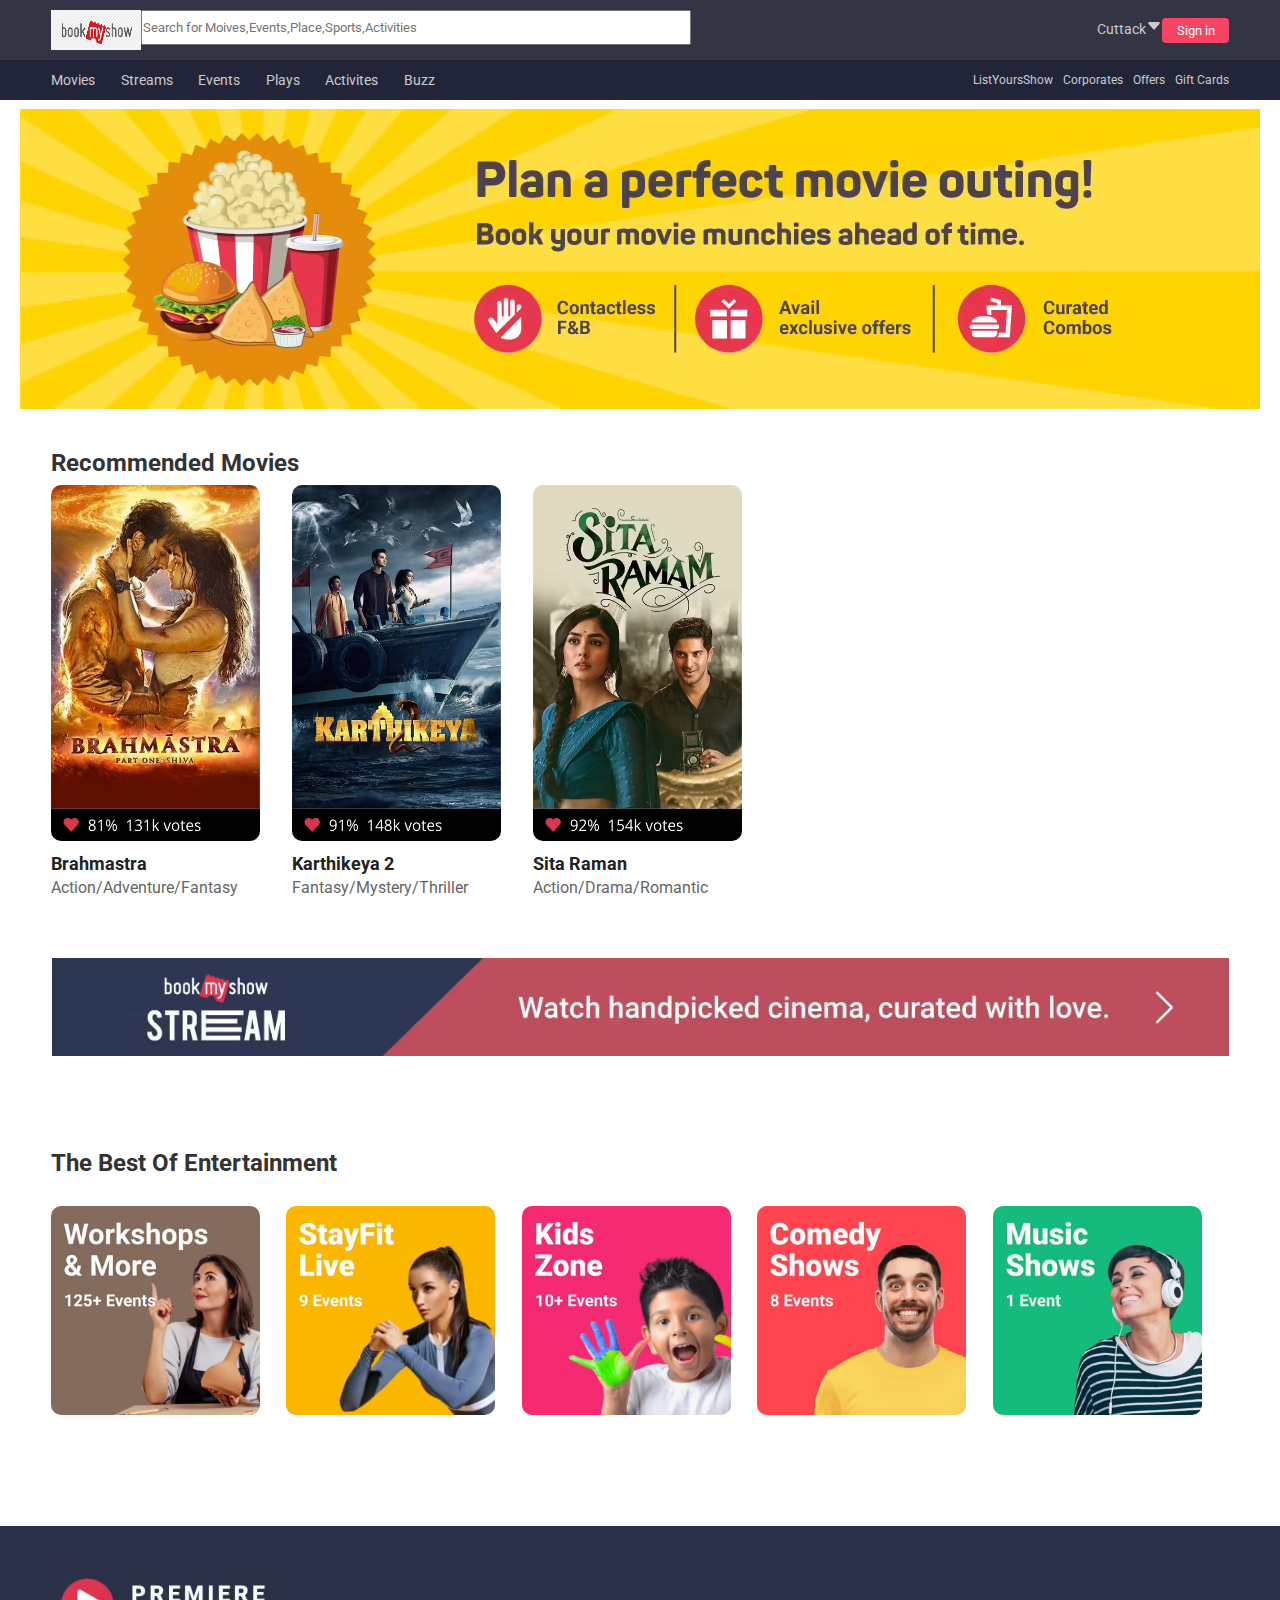
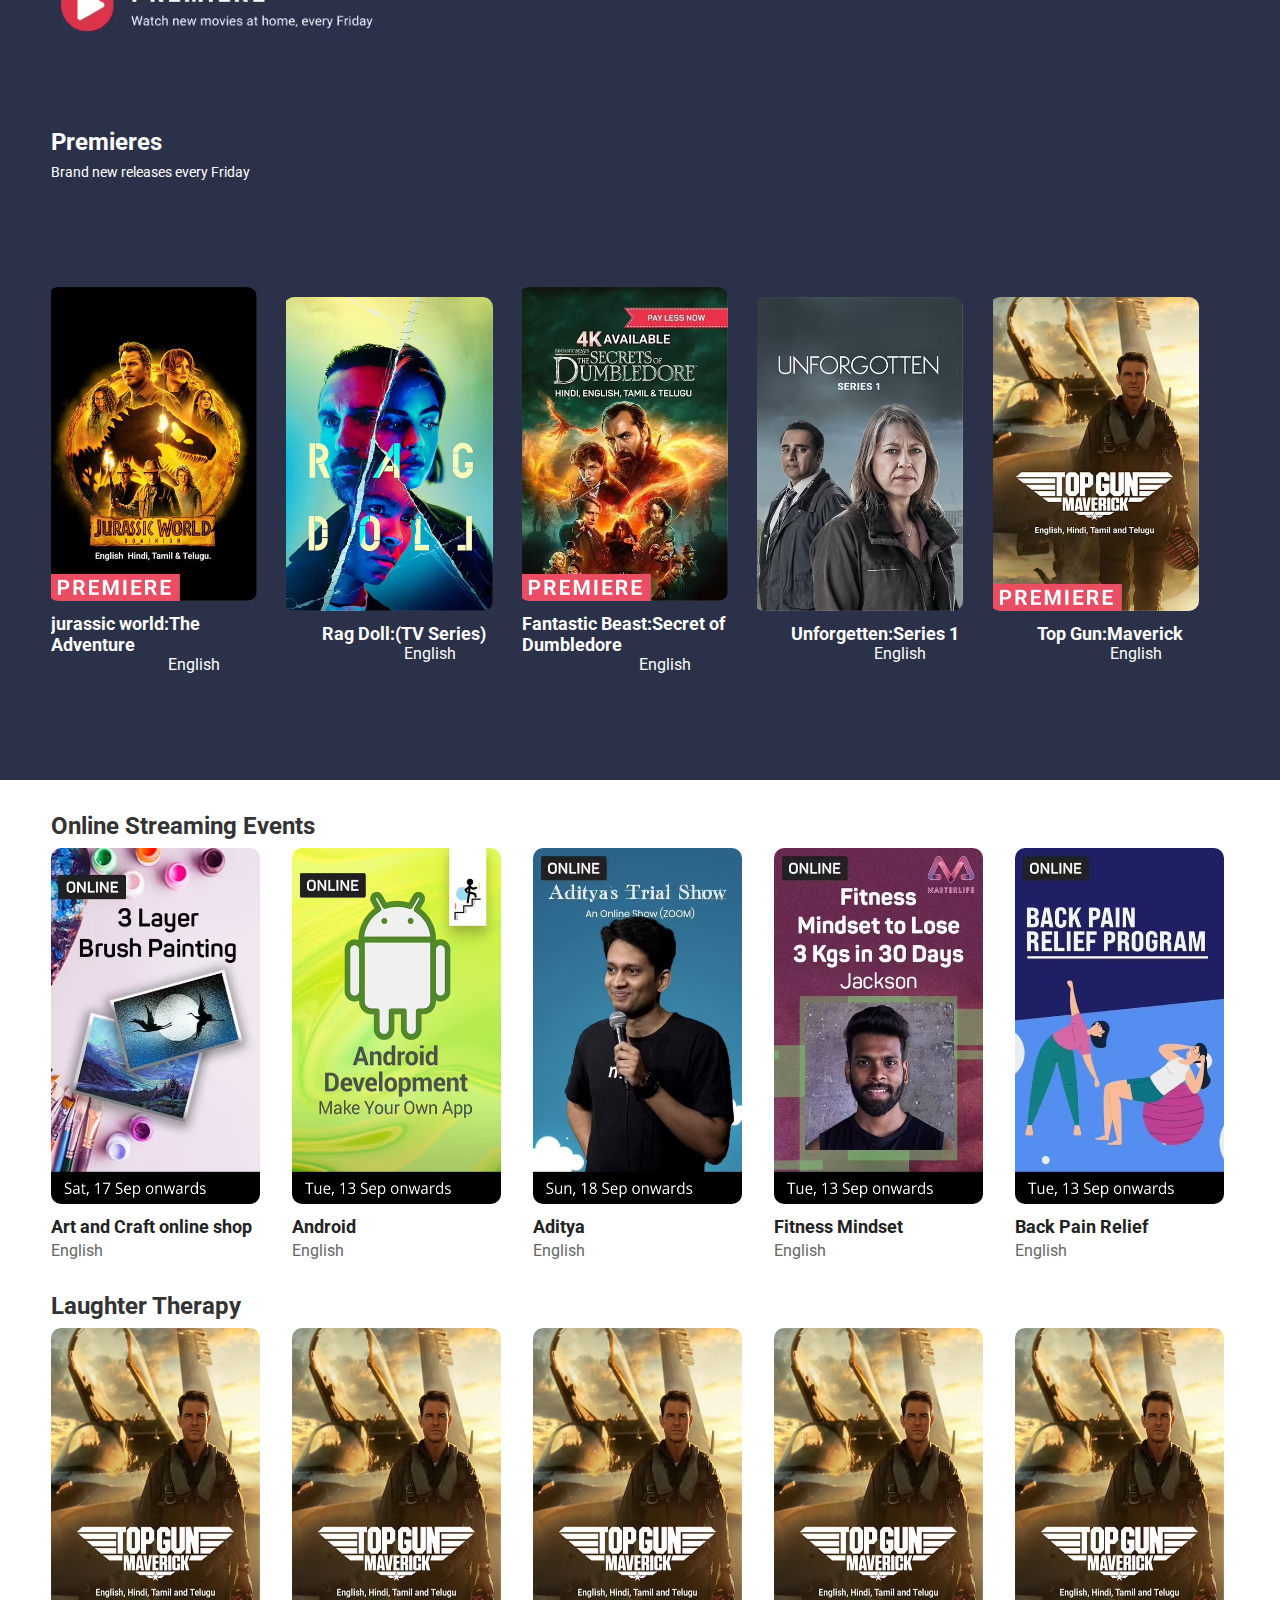
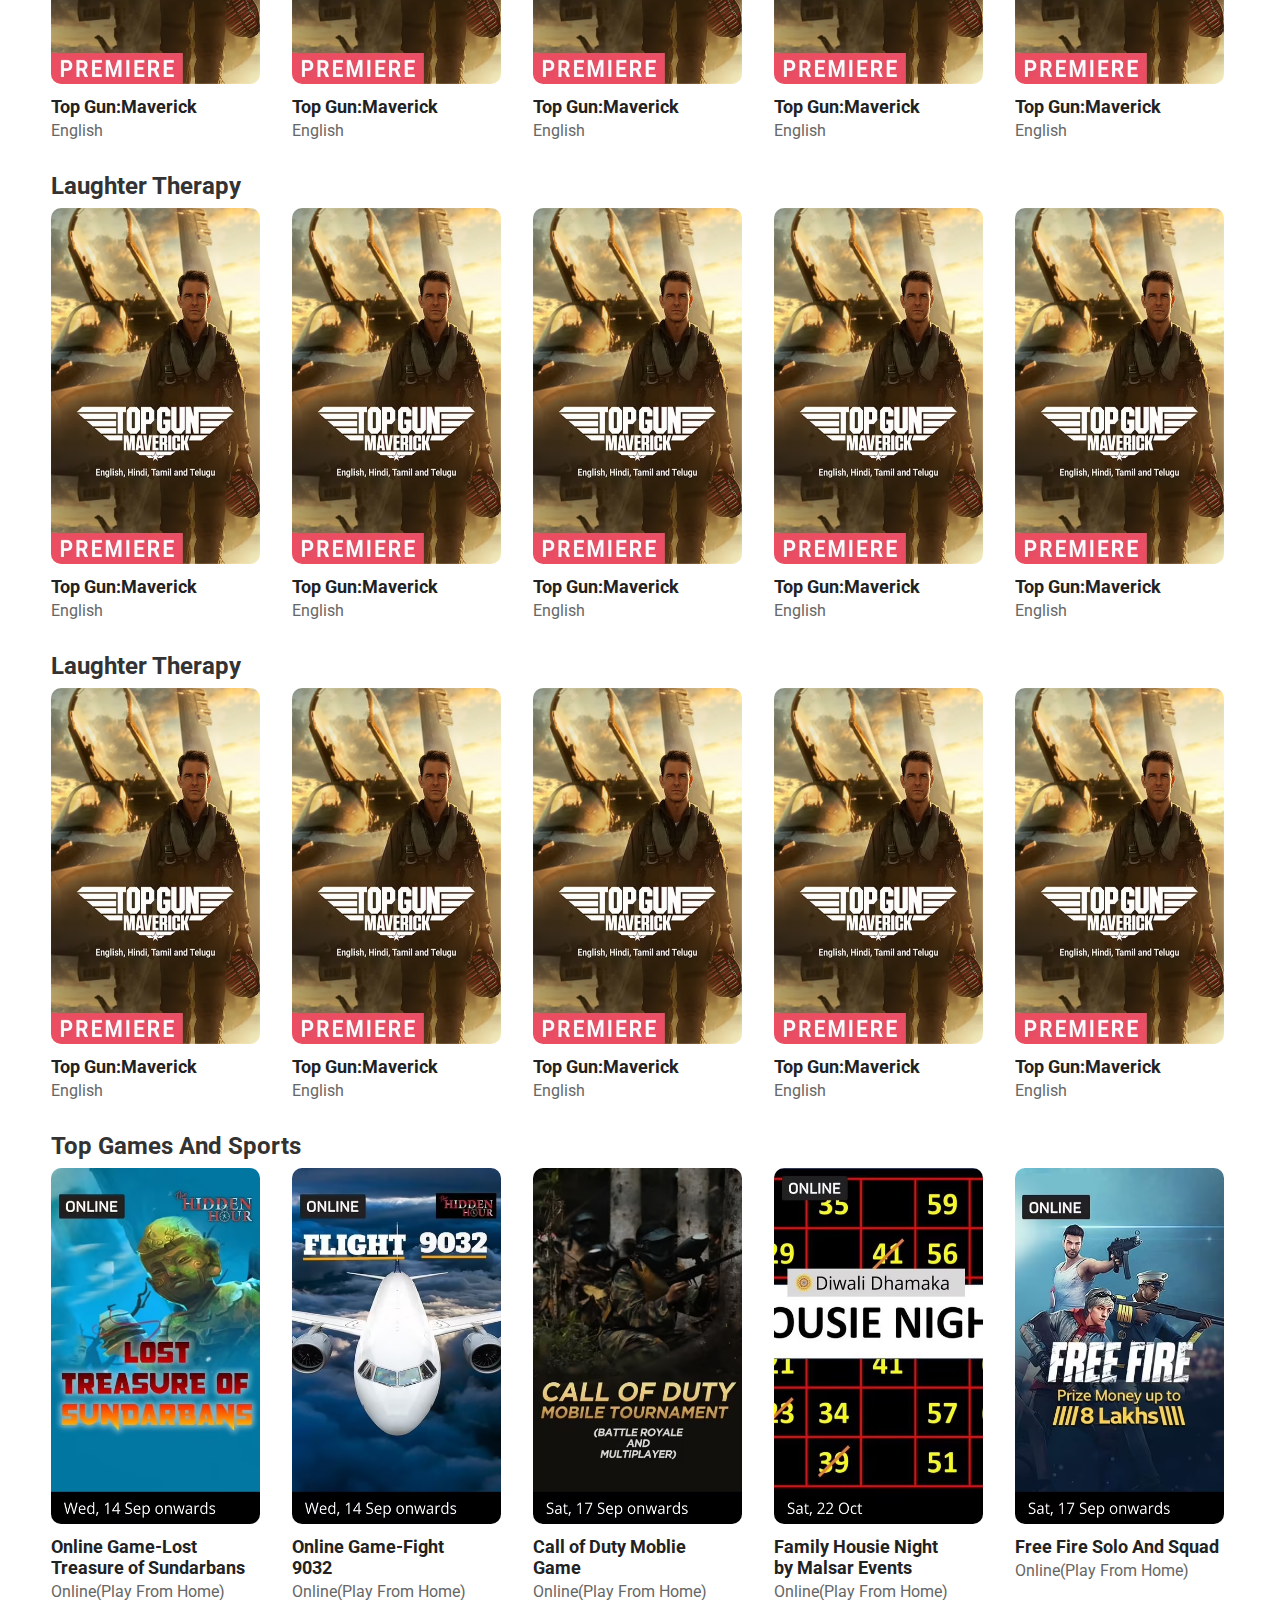
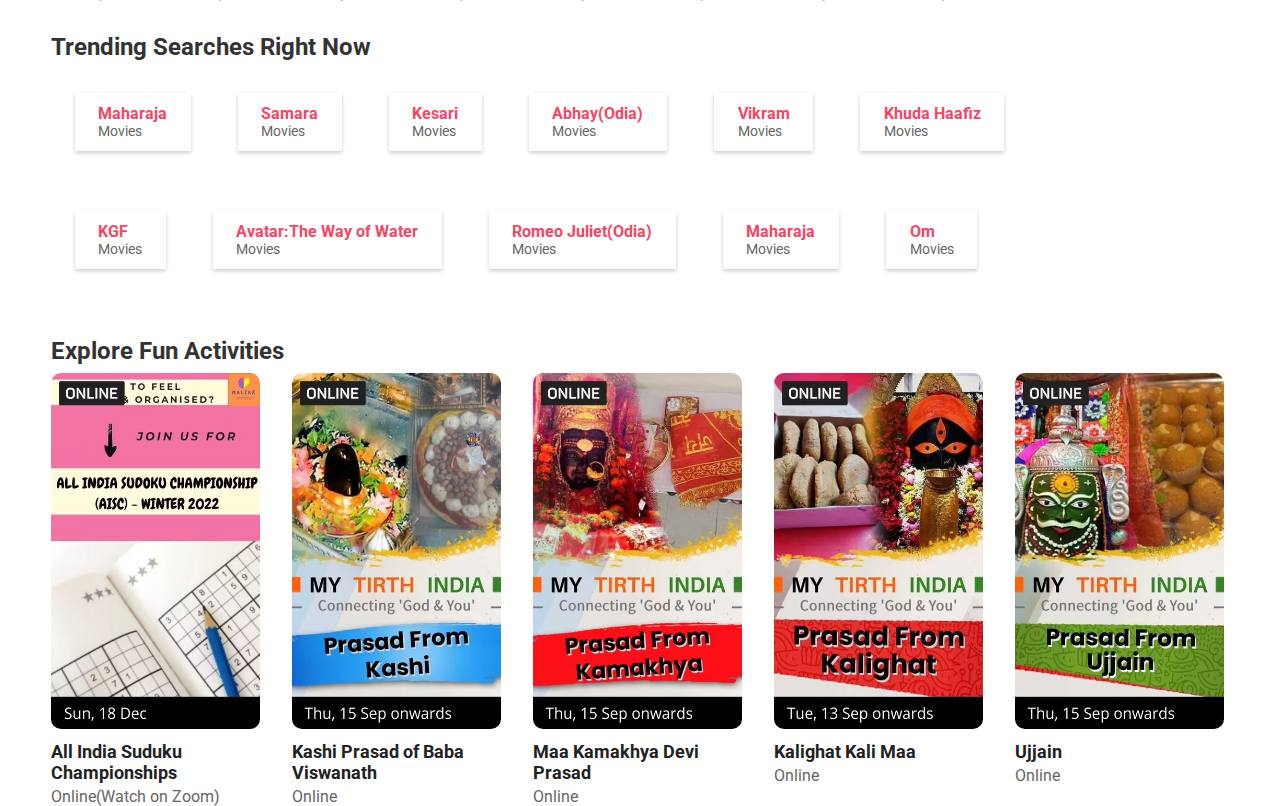
==== index.html @ be9d7497 "This is the my first commit for this project" ====
<html lang="en">

<head>
    <meta charset="UTF-8">
    <meta http-equiv="X-UA-Compatible" content="IE=edge">
    <meta name="viewport" content="width=device-width, initial-scale=1.0">
    <title>bookmyshow</title>
    <link rel="stylesheet" href="style.css">
</head>

<body>
    <div class="nav_container">

        <div class="main_navbar">
            <div class="left">
                <img src="logo.png" alt="">
                <input type="text" placeholder="Search for Moives,Events,Place,Sports,Activities">

            </div>
            <div class="right">
                <p>Cuttack<svg xmlns="http://www.w3.org/2000/svg" width="16" height="16" fill="currentColor"
                        class="bi bi-caret-down-fill" viewBox="0 0 16 16">
                        <path
                            d="M7.247 11.14 2.451 5.658C1.885 5.013 2.345 4 3.204 4h9.592a1 1 0 0 1 .753 1.659l-4.796 5.48a1 1 0 0 1-1.506 0z" />
                    </svg></p>
                <button class="btn">Sign in</button>

            </div>
        </div>

        <div class="navbar">
            <div class="left">
                <p>Movies</p>
                <p>Streams</p>
                <p>Events</p>
                <p>Plays</p>
                <p>Activites</p>
                <p>Buzz</p>
            </div>
            <div class="right">
                <p>ListYoursShow</p>
                <p>Corporates</p>
                <p>Offers</p>
                <p>Gift Cards</p>
            </div>
        </div>
    </div>





    <div class="banner">
        <img src="cover bg.avif" alt="">
    </div>

    
    <h1>Recommended Movies </h1>


    <div class="card_class">
        <div class="card">
            <img src="brahmastra.avif" alt="">
            <h2>Brahmastra</h2>
            <p>Action/Adventure/Fantasy</p>

        </div>
        <div class="card">
            <img src="karthikeya.avif" alt="">
            <h2>Karthikeya 2</h2>
            <p>Fantasy/Mystery/Thriller</p>

        </div>
        <div class="card">
            <img src="sita raman.avif" alt="">
            <h2>Sita Raman</h2>
            <p>Action/Drama/Romantic</p>

        </div>
    </div>

    <div class="stream">
        <img src="stream.avif" alt="">
    </div>

    <h1>The Best Of Entertainment</h1>
    <div class="Entertainment">
        <div class="card">
            <img src="one.avif" alt="">

        </div>
        <div class="card">
            <img src="two.avif" alt="">

        </div>
        <div class="card">
            <img src="three.avif" alt="">

        </div>
        <div class="card">
            <img src="four.avif" alt="">

        </div>
        <div class="card">
            <img src="five.avif" alt="">

        </div>
    </div>
    <div class="premiere">
        <div class="card">
            <img src="premiere.avif" alt="">
        </div>

        <h1>Premieres</h1>
        <p>Brand new releases every Friday </p>

        <div class="Premieres">
            <div class="card">
                <img src="jurassic world.avif" alt="">
                <h2>jurassic world:The Adventure</h2>
                <p>English</p>
            </div>
            <div class="card">
                <img src="rag doll.avif" alt="">
                <h2>Rag Doll:(TV Series)</h2>
                <p>English</p>
            </div>
            <div class="card">
                <img src="secret.avif" alt="">
                <h2>Fantastic Beast:Secret of Dumbledore</h2>
                <p>English</p>
            </div>
            <div class="card">
                <img src="unforgetten.avif" alt="">
                <h2>Unforgetten:Series 1</h2>
                <p>English</p>

            </div>
            <div class="card">
                <img src="top gun.avif" alt="">
                <h2>Top Gun:Maverick</h2>
                <p>English</p>
            </div>
        </div>

    </div>
    <h1>Online Streaming Events</h1>
    <div class="online_event">
        <div class="card">
            <img src="3layer.avif" alt="">
            <h2>Art and Craft online shop</h2>
            <p>English</p>
        </div>
        <div class="card">
            <img src="android.avif"alt="">
            <h2>Android</h2>
            <p>English</p>
        </div>
        <div class="card">
            <img src="aditya.avif" alt="">
            <h2>Aditya</h2>
            <p>English</p>
        </div>
        <div class="card">
            <img src="fitness.avif" alt="">
            <h2>Fitness Mindset</h2>
            <p>English</p>
        </div>
        <div class="card">
            <img src="back pain relief.avif" alt="">
            <h2>Back Pain Relief</h2>
            <p>English</p>
        </div>
        
    </div>
    <h1>Laughter Therapy</h1>
    <div class="online_event">
        <div class="card">
            <img src="top gun.avif" alt="">
            <h2>Top Gun:Maverick</h2>
            <p>English</p>
        </div>
        <div class="card">
            <img src="top gun.avif" alt="">
            <h2>Top Gun:Maverick</h2>
            <p>English</p>
        </div>
        <div class="card">
            <img src="top gun.avif" alt="">
            <h2>Top Gun:Maverick</h2>
            <p>English</p>
        </div>
        <div class="card">
            <img src="top gun.avif" alt="">
            <h2>Top Gun:Maverick</h2>
            <p>English</p>
        </div>
        <div class="card">
            <img src="top gun.avif" alt="">
            <h2>Top Gun:Maverick</h2>
            <p>English</p>
        </div>
        
    </div>
    
    <h1>Laughter Therapy</h1>
    <div class="online_event">
        <div class="card">
            <img src="top gun.avif" alt="">
            <h2>Top Gun:Maverick</h2>
            <p>English</p>
        </div>
        <div class="card">
            <img src="top gun.avif" alt="">
            <h2>Top Gun:Maverick</h2>
            <p>English</p>
        </div>
        <div class="card">
            <img src="top gun.avif" alt="">
            <h2>Top Gun:Maverick</h2>
            <p>English</p>
        </div>
        <div class="card">
            <img src="top gun.avif" alt="">
            <h2>Top Gun:Maverick</h2>
            <p>English</p>
        </div>
        <div class="card">
            <img src="top gun.avif" alt="">
            <h2>Top Gun:Maverick</h2>
            <p>English</p>
        </div>
        
    </div>
    
    <h1>Laughter Therapy</h1>
    <div class="online_event">
        <div class="card">
            <img src="top gun.avif" alt="">
            <h2>Top Gun:Maverick</h2>
            <p>English</p>
        </div>
        <div class="card">
            <img src="top gun.avif" alt="">
            <h2>Top Gun:Maverick</h2>
            <p>English</p>
        </div>
        <div class="card">
            <img src="top gun.avif" alt="">
            <h2>Top Gun:Maverick</h2>
            <p>English</p>
        </div>
        <div class="card">
            <img src="top gun.avif" alt="">
            <h2>Top Gun:Maverick</h2>
            <p>English</p>
        </div>
        <div class="card">
            <img src="top gun.avif" alt="">
            <h2>Top Gun:Maverick</h2>
            <p>English</p>
        </div>
        
    </div>
    
    <h1>Top Games And Sports</h1>
    <div class="online_event">
        <div class="card">
            <img src="game1.avif" alt="">
            <h2>Online Game-Lost <br>Treasure of Sundarbans</h2>
            <p>Online(Play From Home)</p>
        </div>
        <div class="card">
            <img src="game2.avif" alt="">
            <h2>Online Game-Fight<br>9032</h2>
            <p>Online(Play From Home)</p>

        </div>
        <div class="card">
            <img src="game3.avif" alt="">
            <h2>Call of Duty Moblie<br> Game</h2>
            <p>Online(Play From Home)</p>
        </div>
        <div class="card">
            <img src="game..4.avif" alt="">
            <h2>Family Housie Night<br> by Malsar Events</h2>
            <p>Online(Play From Home)</p>

        </div>
        <div class="card">
            <img src="game5.avif" alt="">
            <h2>Free Fire Solo And Squad</h2>
            <p>Online(Play From Home)</p>

        </div>
        
    </div>


    <h1>Trending Searches Right Now</h1>
    <div class="trending">

        
        <div class="small_card">
            <h3>Maharaja</h3>
            <p>Movies</p>
        </div>
        <div class="small_card">
            <h3>Samara</h3>
            <p>Movies</p>
        </div>
        <div class="small_card">
            <h3>Kesari</h3>
            <p>Movies</p>
        </div>
        <div class="small_card">
            <h3>Abhay(Odia)</h3>
            <p>Movies</p>
        </div>
        <div class="small_card">
            <h3>Vikram</h3>
            <p>Movies</p>
        </div>
        <div class="small_card">
            <h3>Khuda Haafiz</h3>
            <p>Movies</p>
        </div>
    </div>
    <div class="trending">

        <div class="small_card">
            <h3>KGF</h3>
            <p>Movies</p>
        </div>
        <div class="small_card">
            <h3>Avatar:The Way of Water</h3>
            <p>Movies</p>
        </div>
        <div class="small_card">
            <h3>Romeo Juliet(Odia)</h3>
            <p>Movies</p>
        </div>
        <div class="small_card">
            <h3>Maharaja</h3>
            <p>Movies</p>
        </div>
        <div class="small_card">
            <h3>Om</h3>
            <p>Movies</p>
        </div>
    </div>
    

    <h1>Explore Fun Activities</h1>
    <div class="online_event">
        <div class="card">
            <img src="suduku.avif" alt="">
            <h2>All India Suduku <br>Championships </h2>
            <p>Online(Watch on Zoom)</p>
        </div>
        <div class="card">
            <img src="kashi.avif" alt="">
            <h2>Kashi Prasad of Baba <br>Viswanath</h2>
            <p>Online</p>
        </div>
        <div class="card">
            <img src="kamakhya.avif" alt="">
            <h2>Maa Kamakhya Devi <br>Prasad</h2>
            <p>Online</p>
        </div>
        <div class="card">
            <img src="kalighat.avif" alt="">
            <h2>Kalighat Kali Maa</h2>
            <p>Online</p>
        </div>
        <div class="card">
            <img src="ujjain.avif" alt="">
            <h2>Ujjain</h2>
            <p>Online</p>
        </div>
        
    </div>
    





</body>

</html>
---- style.css ----
@import url('https://fonts.googleapis.com/css2?family=Roboto:ital,wght@0,300;0,400;1,700&display=swap');

* {
    margin: 0;
    padding: 0;
    text-decoration: none;
    list-style: none;
    font-family: 'Roboto',
        sans-serif;
    overflow-x: hidden;
}

.nav_container {
    height: 100px;
    width: 100%;
}

.main_navbar {
    height: 60px;
    width: 100%;
    display: flex;
    justify-content: space-between;
    background-color: #333545;
    align-items: center;
}

.main_navbar .right {
    display: flex;
    padding: 0 51px 0 0;

}

.main_navbar .right p {
    color: #cccccc;
    font-size: 14px;
    letter-spacing: normal;
    text-align: start;

}

.main_navbar .right .btn {
    height: 25px;
    width: 67px;
    color: #fff;
    background-color: #f84464;
    border: none;
    border-radius: 4px;

}

.main_navbar .left {
    display: flex;
    justify-content: space-between;
    padding: 0 0 0 51px;
}

.main_navbar img {
    height: 40px;
    width: 90px;
}

.main_navbar input {
    height: 35px;
    width: 550px;

}





.navbar {
    height: 40px;
    width: 100%;
    display: flex;
    justify-content: space-between;
    background-color: #222539;
    align-items: center;
}

.navbar .left {
    width: 30%;
    display: flex;
    color: #cccccc;
    font-size: 14px;
    align-items: start;
    letter-spacing: normal;
    padding: 0 0 0 51px;
    justify-content: space-between;


}

.navbar .right {
    width: 20%;
    display: flex;
    color: #cccccc;
    font-size: 12px;
    align-items: start;
    letter-spacing: normal;
    padding: 0 51px 0 0;
    justify-content: space-between;
}



.banner {
    height: 317px;
    width: 1280px;
    display: flex;
    justify-content: center;
    align-items: center;

}

h1 {
    font-size: 24px;
    text-align: start;
    letter-spacing: normal;
    color: #333333;
    margin: 32px 0 8px 51px;
}

.card_class,
.online_event
{
    /* height: 420px; */
    width: 100%;
    display: flex;
    margin: 0 0 0 51px;
}

.card img {
    height: 356px;
    width: 209px;
    margin: 0 32px 12px 0;
    border-radius: 10px;

}

.card_class h2,
.online_event h2 {
    color: #222222;
    font-size: 18px;
    text-align: start;
    letter-spacing: normal;
}

.card_class p,
.online_event p {
    color: #666666;
    font-size: 16px;
    text-align: start;
    letter-spacing: normal;
    margin: 4px 0 0 0;
}

.stream {
    height: 220px;
    width: 100%;
    display: flex;
    justify-content: center;
    align-items: center;
}

.stream img {
    height: 98px;
    width: 1177px;
}

.Entertainment {
    height: 341px;
    width: 1177px;
    display: flex;
    justify-content: center;
    align-items: center;
    margin-left: 51px;
}

.Entertainment .card {
    height: 300px;
    width: 300px;


}

.Entertainment .card img {
    height: 209px;
    width: 209px;
}

.premiere {
    background-color: #2B3149;
    display: flex;
    flex-direction: column;
}

.premiere .card {
    height: 170px;
    width: 100%;
    display: flex;
    justify-content: center;
    align-items: center;


}

.premiere .card img {
    height: 98px;
    width: 1177px;
    margin-left: 51px;

}
.premiere h1 {
    font-size: 24px;
    text-align: start;
    letter-spacing: normal;
    color: #fff;

}

.premiere p {
    font-size: 14px;
    text-align: start;
    letter-spacing: normal;
    color: #fff;
    margin: 0 0 8px 51px;

}

.Premieres {
    display: flex;
    justify-content: center;
    align-items: center;
    height: 490px;
    width: 1177px;
    margin: 51px;


}
.Premieres .card{
    
    height: 402px;
    width: 1177px;
    display: flex;
    flex-direction: column;
    text-align: start;
}


.Premieres .card img{
    height: 314px;
    width: 209px;
    margin: 0 32px 12px 0;
    border-radius: 10px;

}


.Premieres .card h2 {
    font-size: 18px;
    text-align: start;
    letter-spacing: normal;
    color: #fff;
    


}

.Premieres .card p {
    font-size: 16px;
    text-align: start;
    letter-spacing: normal;
    color: #fff;


}
.trending{
    height: 118px;
    width: 1177px;
    display: flex;
    margin:0 51px ;

}
.small_card{
    background-color: #fff;
    height:fit-content;
    width:fit-content;
    box-shadow: 0 2px 4px rgba(0,0,0,.2);
    padding: 1% 2%;
    margin: 2%;

    /* fill:#0000ee; */
    

}
.small_card h3{
    font-size: 16px;
        text-align: start;
        letter-spacing: normal;
        color:#f84464;

}
.small_card p{
    font-size: 14px;
    text-align: start;
    letter-spacing: normal;
    color:#666666;


}
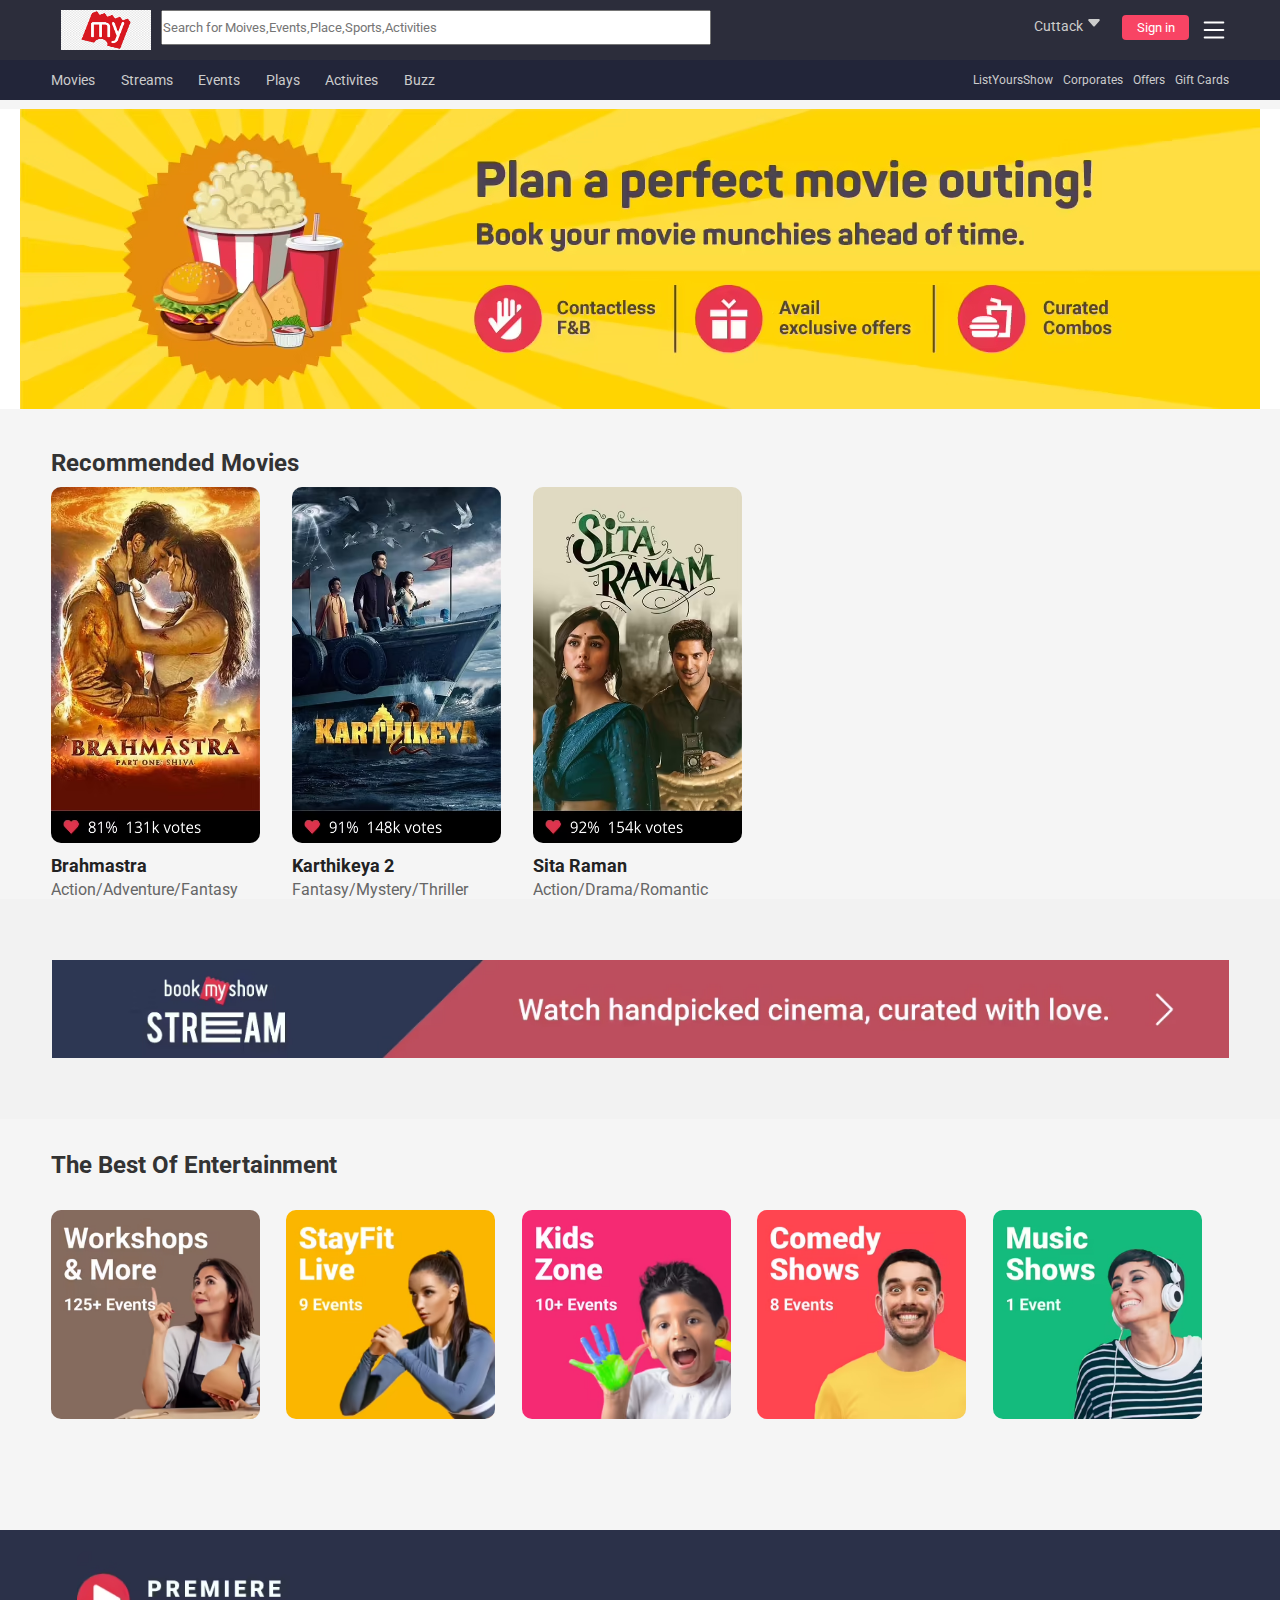
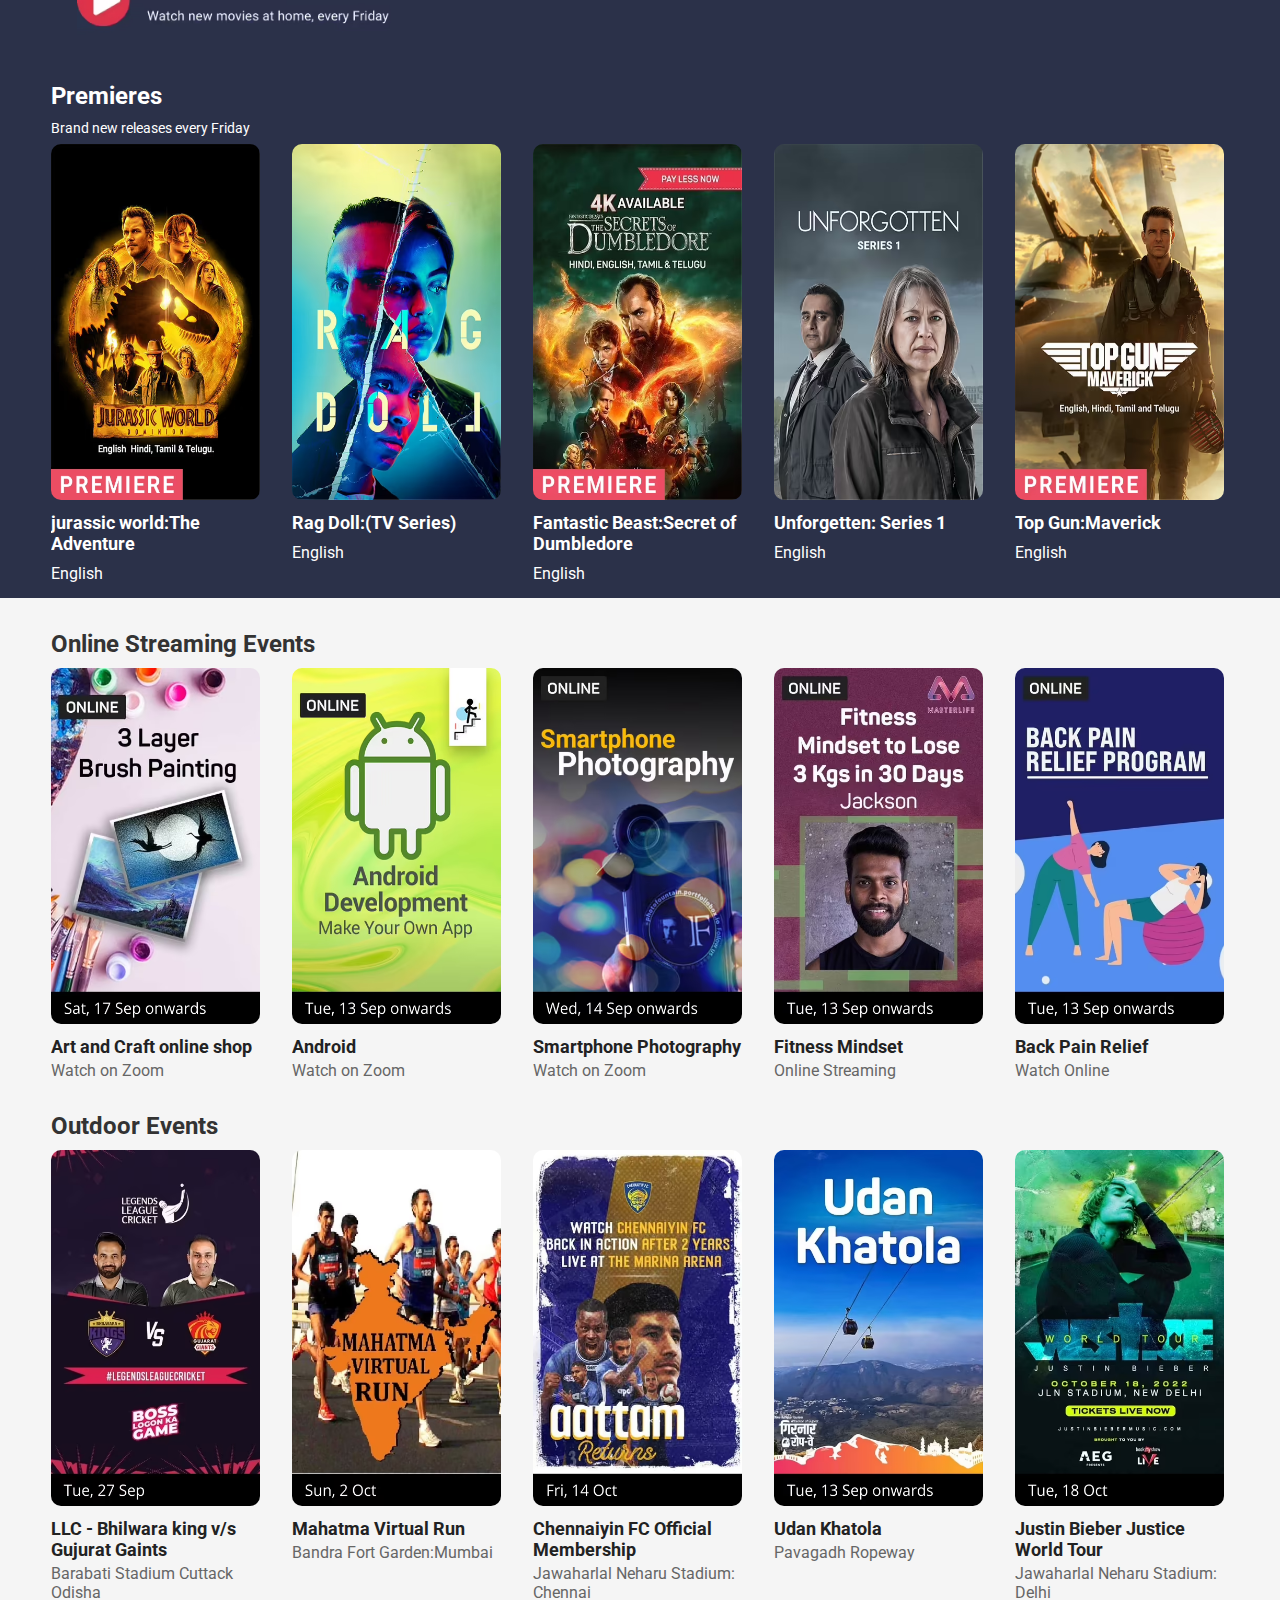
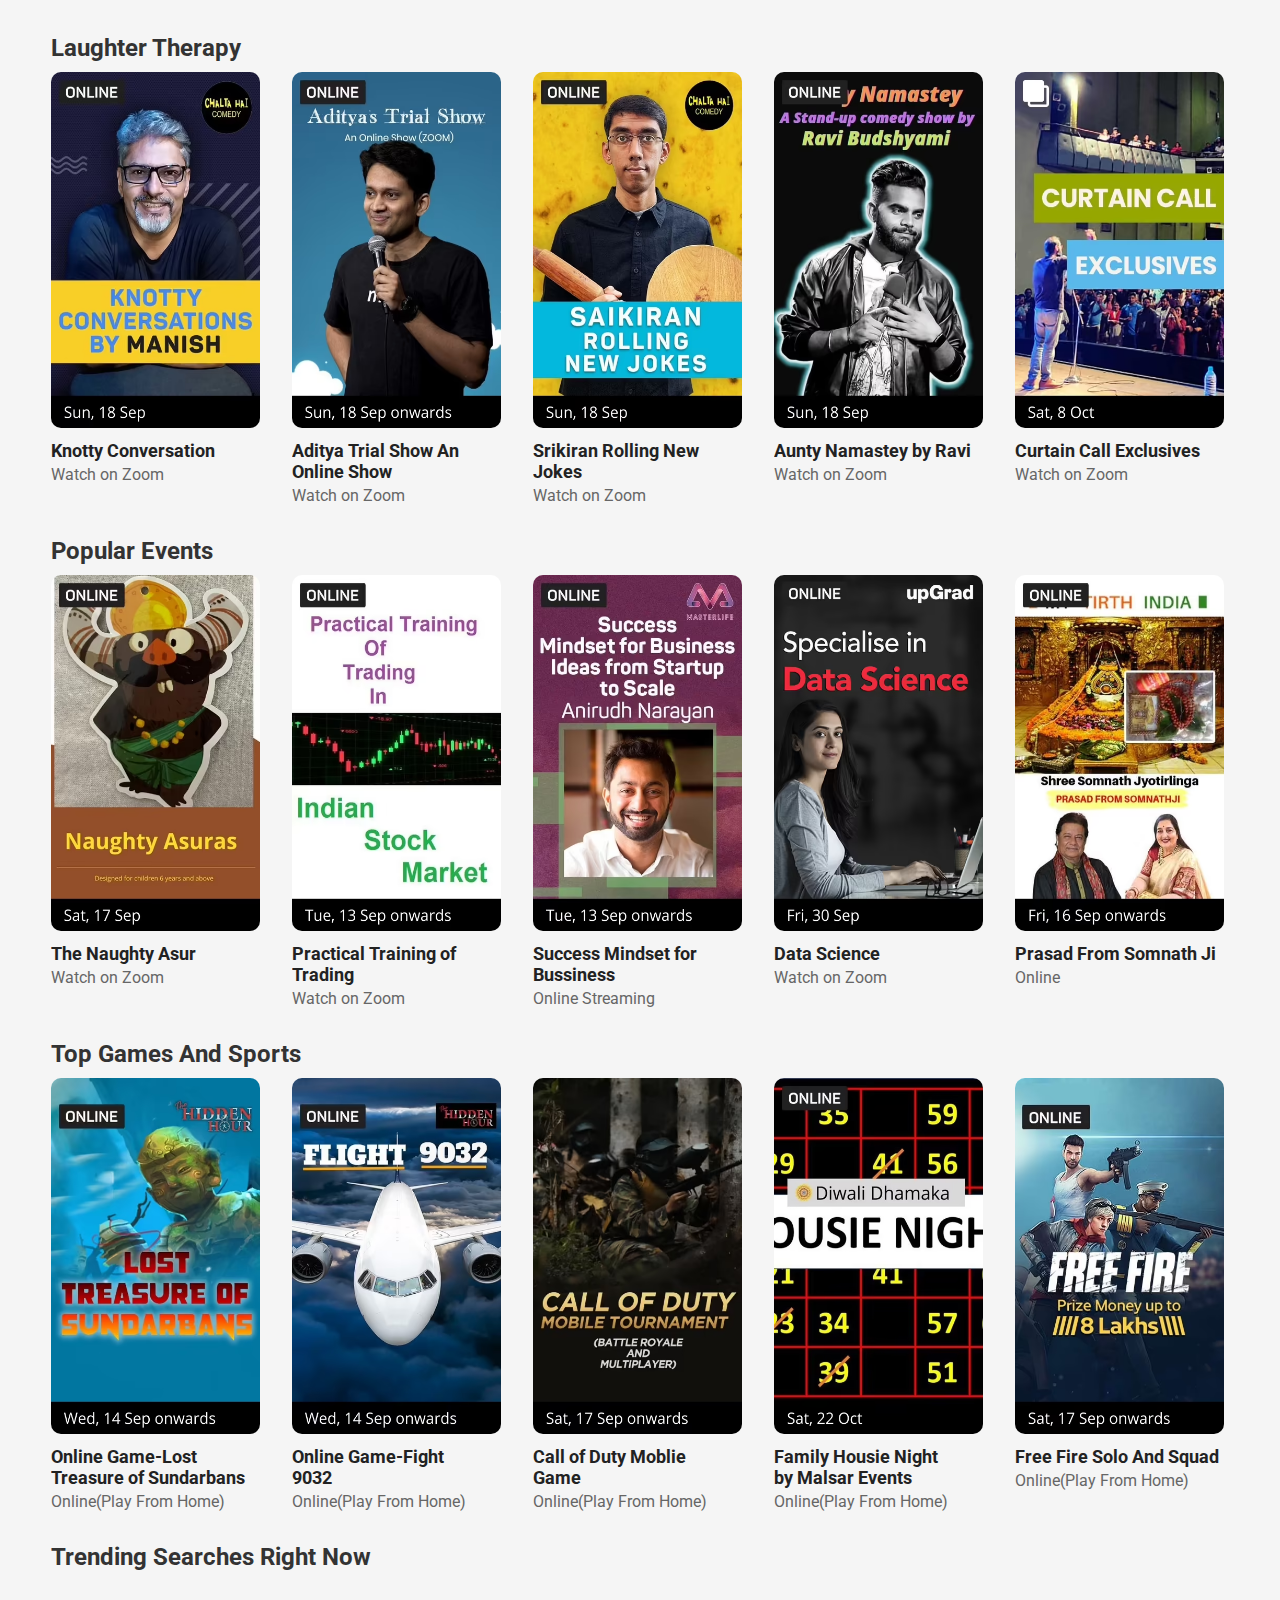
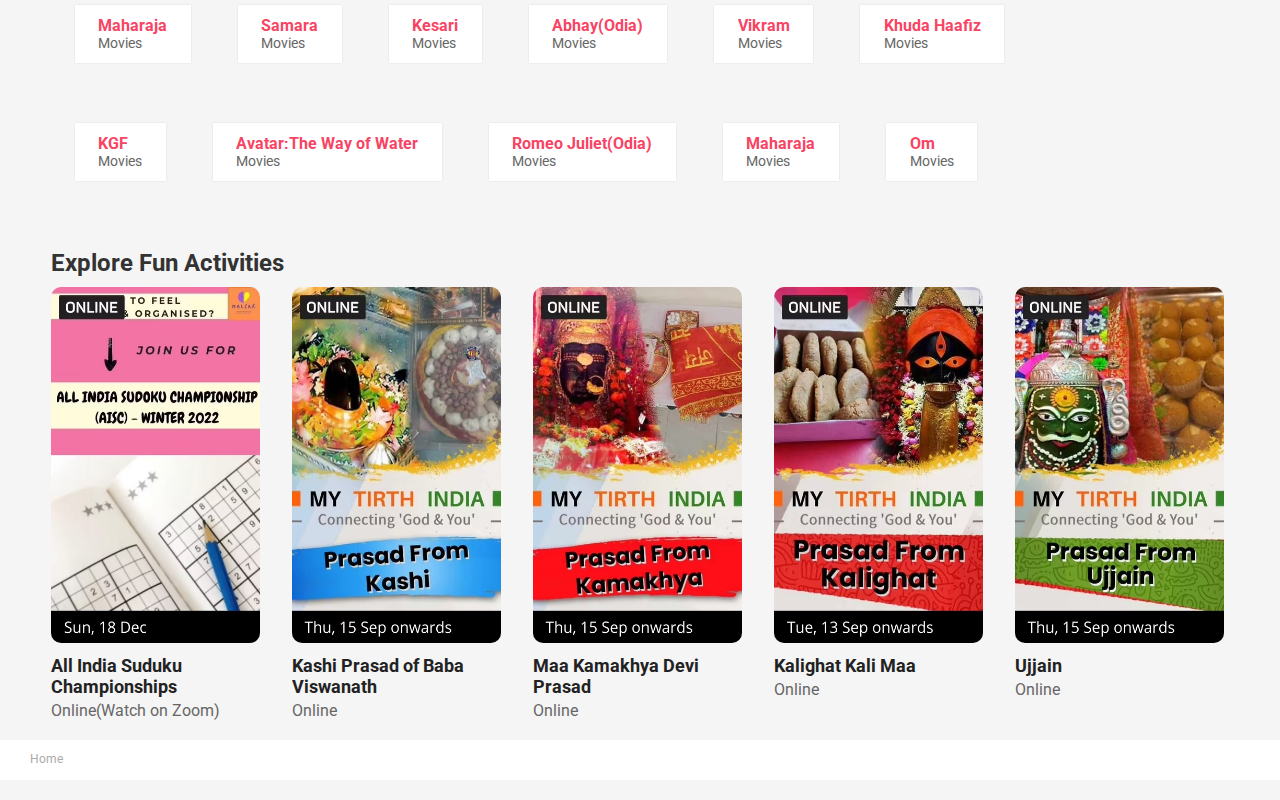
==== commit e9709cda: "added and edited some more card class" ====
--- a/index.html
+++ b/index.html
@@ -13,17 +13,26 @@
 
         <div class="main_navbar">
             <div class="left">
-                <img src="logo.png" alt="">
+                <img src="my.png" alt="">
                 <input type="text" placeholder="Search for Moives,Events,Place,Sports,Activities">
 
             </div>
             <div class="right">
-                <p>Cuttack<svg xmlns="http://www.w3.org/2000/svg" width="16" height="16" fill="currentColor"
-                        class="bi bi-caret-down-fill" viewBox="0 0 16 16">
-                        <path
-                            d="M7.247 11.14 2.451 5.658C1.885 5.013 2.345 4 3.204 4h9.592a1 1 0 0 1 .753 1.659l-4.796 5.48a1 1 0 0 1-1.506 0z" />
-                    </svg></p>
+                <p>Cuttack
+
+                    
+                    <svg xmlns="http://www.w3.org/2000/svg" width="16" height="16" fill="currentColor"
+                    class="bi bi-caret-down-fill" viewBox="0 0 16 16">
+                    <path
+                    d="M7.247 11.14 2.451 5.658C1.885 5.013 2.345 4 3.204 4h9.592a1 1 0 0 1 .753 1.659l-4.796 5.48a1 1 0 0 1-1.506 0z" />
+                </svg>
+            </p>
                 <button class="btn">Sign in</button>
+                <svg xmlns="http://www.w3.org/2000/svg" width="30" height="30" fill="white" class="bi bi-list"
+                    viewBox="0 0 16 16">
+                    <path fill-rule="evenodd"
+                        d="M2.5 12a.5.5 0 0 1 .5-.5h10a.5.5 0 0 1 0 1H3a.5.5 0 0 1-.5-.5zm0-4a.5.5 0 0 1 .5-.5h10a.5.5 0 0 1 0 1H3a.5.5 0 0 1-.5-.5zm0-4a.5.5 0 0 1 .5-.5h10a.5.5 0 0 1 0 1H3a.5.5 0 0 1-.5-.5z" />
+                </svg>
 
             </div>
         </div>
@@ -51,10 +60,13 @@
 
 
     <div class="banner">
-        <img src="cover bg.avif" alt="">
-    </div>
-
-    
+        <div class="white_background">
+
+            <img src="cover bg.avif" alt="">
+        </div>
+    </div>
+
+
     <h1>Recommended Movies </h1>
 
 
@@ -106,6 +118,7 @@
 
         </div>
     </div>
+
     <div class="premiere">
         <div class="card">
             <img src="premiere.avif" alt="">
@@ -114,10 +127,15 @@
         <h1>Premieres</h1>
         <p>Brand new releases every Friday </p>
 
-        <div class="Premieres">
+    </div>
+
+
+    <div class="premieres">
+        <div class="this_class">
+
             <div class="card">
                 <img src="jurassic world.avif" alt="">
-                <h2>jurassic world:The Adventure</h2>
+                <h2>jurassic world:The<br> Adventure</h2>
                 <p>English</p>
             </div>
             <div class="card">
@@ -127,12 +145,12 @@
             </div>
             <div class="card">
                 <img src="secret.avif" alt="">
-                <h2>Fantastic Beast:Secret of Dumbledore</h2>
+                <h2>Fantastic Beast:Secret of <br>Dumbledore</h2>
                 <p>English</p>
             </div>
             <div class="card">
                 <img src="unforgetten.avif" alt="">
-                <h2>Unforgetten:Series 1</h2>
+                <h2>Unforgetten: Series 1</h2>
                 <p>English</p>
 
             </div>
@@ -142,127 +160,133 @@
                 <p>English</p>
             </div>
         </div>
-
-    </div>
+    </div>
+
     <h1>Online Streaming Events</h1>
     <div class="online_event">
         <div class="card">
             <img src="3layer.avif" alt="">
             <h2>Art and Craft online shop</h2>
-            <p>English</p>
-        </div>
-        <div class="card">
-            <img src="android.avif"alt="">
+            <p>Watch on Zoom</p>
+        </div>
+        <div class="card">
+            <img src="android.avif" alt="">
             <h2>Android</h2>
-            <p>English</p>
-        </div>
-        <div class="card">
-            <img src="aditya.avif" alt="">
-            <h2>Aditya</h2>
-            <p>English</p>
+            <p>Watch on Zoom</p>
+        </div>
+        <div class="card">
+            <img src="smart.avif" alt="">
+            <h2>Smartphone Photography</h2>
+            <p>Watch on Zoom</p>
+
+
         </div>
         <div class="card">
             <img src="fitness.avif" alt="">
             <h2>Fitness Mindset</h2>
-            <p>English</p>
+            <p>Online Streaming</p>
         </div>
         <div class="card">
             <img src="back pain relief.avif" alt="">
             <h2>Back Pain Relief</h2>
-            <p>English</p>
-        </div>
-        
+            <p>Watch Online</p>
+        </div>
+
+    </div>
+    <h1>Outdoor Events</h1>
+    <div class="online_event">
+        <div class="card">
+            <img src="outdoor.avif" alt="">
+            <h2>LLC - Bhilwara king v/s<br>Gujurat Gaints</h2>
+            <p>Barabati Stadium Cuttack<br>Odisha </p>
+        </div>
+        <div class="card">
+            <img src="outdoor5.avif" alt="">
+            <h2>Mahatma Virtual Run</h2>
+            <p>Bandra Fort Garden:Mumbai</p>
+        </div>
+        <div class="card">
+            <img src="outdoor6.avif" alt="">
+            <h2>Chennaiyin FC Official <br> Membership</h2>
+            <p>Jawaharlal Neharu Stadium:<br>Chennai</p>
+        </div>
+        <div class="card">
+            <img src="udan khatola.avif" alt="">
+            <h2>Udan Khatola</h2>
+            <p>Pavagadh Ropeway</p>
+        </div>
+        <div class="card">
+            <img src="justin.avif" alt="">
+            <h2>Justin Bieber Justice<br> World Tour</h2>
+            <p>Jawaharlal Neharu Stadium:<br>Delhi</p>
+        </div>
+
     </div>
     <h1>Laughter Therapy</h1>
     <div class="online_event">
         <div class="card">
-            <img src="top gun.avif" alt="">
-            <h2>Top Gun:Maverick</h2>
-            <p>English</p>
-        </div>
-        <div class="card">
-            <img src="top gun.avif" alt="">
-            <h2>Top Gun:Maverick</h2>
-            <p>English</p>
-        </div>
-        <div class="card">
-            <img src="top gun.avif" alt="">
-            <h2>Top Gun:Maverick</h2>
-            <p>English</p>
-        </div>
-        <div class="card">
-            <img src="top gun.avif" alt="">
-            <h2>Top Gun:Maverick</h2>
-            <p>English</p>
-        </div>
-        <div class="card">
-            <img src="top gun.avif" alt="">
-            <h2>Top Gun:Maverick</h2>
-            <p>English</p>
-        </div>
-        
-    </div>
-    
-    <h1>Laughter Therapy</h1>
-    <div class="online_event">
-        <div class="card">
-            <img src="top gun.avif" alt="">
-            <h2>Top Gun:Maverick</h2>
-            <p>English</p>
-        </div>
-        <div class="card">
-            <img src="top gun.avif" alt="">
-            <h2>Top Gun:Maverick</h2>
-            <p>English</p>
-        </div>
-        <div class="card">
-            <img src="top gun.avif" alt="">
-            <h2>Top Gun:Maverick</h2>
-            <p>English</p>
-        </div>
-        <div class="card">
-            <img src="top gun.avif" alt="">
-            <h2>Top Gun:Maverick</h2>
-            <p>English</p>
-        </div>
-        <div class="card">
-            <img src="top gun.avif" alt="">
-            <h2>Top Gun:Maverick</h2>
-            <p>English</p>
-        </div>
-        
-    </div>
-    
-    <h1>Laughter Therapy</h1>
-    <div class="online_event">
-        <div class="card">
-            <img src="top gun.avif" alt="">
-            <h2>Top Gun:Maverick</h2>
-            <p>English</p>
-        </div>
-        <div class="card">
-            <img src="top gun.avif" alt="">
-            <h2>Top Gun:Maverick</h2>
-            <p>English</p>
-        </div>
-        <div class="card">
-            <img src="top gun.avif" alt="">
-            <h2>Top Gun:Maverick</h2>
-            <p>English</p>
-        </div>
-        <div class="card">
-            <img src="top gun.avif" alt="">
-            <h2>Top Gun:Maverick</h2>
-            <p>English</p>
-        </div>
-        <div class="card">
-            <img src="top gun.avif" alt="">
-            <h2>Top Gun:Maverick</h2>
-            <p>English</p>
-        </div>
-        
-    </div>
-    
+            <img src="knotty.avif" alt="">
+            <h2>Knotty Conversation</h2>
+            <p>Watch on Zoom</p>
+        </div>
+        <div class="card">
+            <img src="aditya.avif" alt="">
+            <h2>Aditya Trial Show An<br> Online Show</h2>
+            <p>Watch on Zoom</p>
+        </div>
+        <div class="card">
+            <img src="comedy3.avif" alt="">
+            <h2>Srikiran Rolling New<br> Jokes</h2>
+            <p>Watch on Zoom</p>
+
+        </div>
+        <div class="card">
+            <img src="comedy4.avif" alt="">
+            <h2>Aunty Namastey by Ravi</h2>
+            <p>Watch on Zoom</p>
+
+        </div>
+        <div class="card">
+            <img src="comedy5.avif" alt="">
+            <h2>Curtain Call Exclusives</h2>
+            <p>Watch on Zoom</p>
+
+        </div>
+
+    </div>
+
+    <h1>Popular Events</h1>
+    <div class="online_event">
+        <div class="card">
+            <img src="naughty.avif" alt="">
+            <h2>The Naughty Asur</h2>
+            <p>Watch on Zoom</p>
+        </div>
+        <div class="card">
+            <img src="indian.avif" alt="">
+            <h2>Practical Training of<br>Trading</h2>
+            <p>Watch on Zoom</p>
+        </div>
+        <div class="card">
+            <img src="masterlife.avif" alt="">
+            <h2>Success Mindset for<br> Bussiness</h2>
+            <p>Online Streaming</p>
+        </div>
+        <div class="card">
+            <img src="data.avif" alt="">
+            <h2>Data Science</h2>
+            <p>Watch on Zoom</p>
+        </div>
+        <div class="card">
+            <img src="somnath.avif" alt="">
+            <h2>Prasad From Somnath Ji</h2>
+            <p>Online</p>
+        </div>
+
+    </div>
+
+
+
     <h1>Top Games And Sports</h1>
     <div class="online_event">
         <div class="card">
@@ -293,14 +317,14 @@
             <p>Online(Play From Home)</p>
 
         </div>
-        
+
     </div>
 
 
     <h1>Trending Searches Right Now</h1>
     <div class="trending">
 
-        
+
         <div class="small_card">
             <h3>Maharaja</h3>
             <p>Movies</p>
@@ -349,7 +373,7 @@
             <p>Movies</p>
         </div>
     </div>
-    
+
 
     <h1>Explore Fun Activities</h1>
     <div class="online_event">
@@ -378,9 +402,16 @@
             <h2>Ujjain</h2>
             <p>Online</p>
         </div>
-        
-    </div>
-    
+
+    </div>
+    <div class="home">
+        <!-- <div class="homme"> -->
+
+            <p>Home</p>
+        <!-- </div> -->
+
+    </div>
+
 
 
 
--- a/style.css
+++ b/style.css
@@ -9,6 +9,9 @@
         sans-serif;
     overflow-x: hidden;
 }
+body{
+    background-color: #F5F5F5;
+}
 
 .nav_container {
     height: 100px;
@@ -20,7 +23,7 @@
     width: 100%;
     display: flex;
     justify-content: space-between;
-    background-color: #333545;
+    background-color:#2C2D3B;
     align-items: center;
 }
 
@@ -35,6 +38,7 @@
     font-size: 14px;
     letter-spacing: normal;
     text-align: start;
+    margin: 0 20px;
 
 }
 
@@ -45,18 +49,21 @@
     background-color: #f84464;
     border: none;
     border-radius: 4px;
-
-}
+    margin-right: 10px;
+
+}
+
+
 
 .main_navbar .left {
     display: flex;
-    justify-content: space-between;
     padding: 0 0 0 51px;
 }
 
 .main_navbar img {
     height: 40px;
     width: 90px;
+    margin: 0 10px;
 }
 
 .main_navbar input {
@@ -101,6 +108,12 @@
     padding: 0 51px 0 0;
     justify-content: space-between;
 }
+.white_background{
+    background-color: #fff;
+    width: 100%;
+    display: flex;
+    justify-content: center;
+}
 
 
 
@@ -118,8 +131,12 @@
     text-align: start;
     letter-spacing: normal;
     color: #333333;
-    margin: 32px 0 8px 51px;
-}
+    margin: 32px 0 10px 51px;
+}
+
+
+
+
 
 .card_class,
 .online_event
@@ -155,12 +172,18 @@
     margin: 4px 0 0 0;
 }
 
+
+
+
+
+
 .stream {
     height: 220px;
     width: 100%;
     display: flex;
     justify-content: center;
     align-items: center;
+    background-color:#F2F2F2;
 }
 
 .stream img {
@@ -168,6 +191,11 @@
     width: 1177px;
 }
 
+
+
+
+
+
 .Entertainment {
     height: 341px;
     width: 1177px;
@@ -189,6 +217,7 @@
     width: 209px;
 }
 
+
 .premiere {
     background-color: #2B3149;
     display: flex;
@@ -196,7 +225,7 @@
 }
 
 .premiere .card {
-    height: 170px;
+    height: 120px;
     width: 100%;
     display: flex;
     justify-content: center;
@@ -208,7 +237,7 @@
 .premiere .card img {
     height: 98px;
     width: 1177px;
-    margin-left: 51px;
+    margin: 20px 0 0 51px;
 
 }
 .premiere h1 {
@@ -227,54 +256,40 @@
     margin: 0 0 8px 51px;
 
 }
-
-.Premieres {
-    display: flex;
-    justify-content: center;
-    align-items: center;
-    height: 490px;
-    width: 1177px;
-    margin: 51px;
-
-
-}
-.Premieres .card{
+.this_class{
+    display: flex;
+    margin: 0 0 0 51px;
+}
+.premieres{
+    width: 100%;
+        display: flex;
+    background-color: #2B3149;
+}
+
+
+.premieres .card h2 {
+    font-size: 18px;
+    text-align: start;
+    letter-spacing: normal;
+    color: #fff;
     
-    height: 402px;
-    width: 1177px;
-    display: flex;
-    flex-direction: column;
-    text-align: start;
-}
-
-
-.Premieres .card img{
-    height: 314px;
-    width: 209px;
-    margin: 0 32px 12px 0;
-    border-radius: 10px;
-
-}
-
-
-.Premieres .card h2 {
-    font-size: 18px;
-    text-align: start;
-    letter-spacing: normal;
-    color: #fff;
-    
-
-
-}
-
-.Premieres .card p {
+
+
+} 
+
+.premieres .card p {
     font-size: 16px;
     text-align: start;
     letter-spacing: normal;
     color: #fff;
-
-
-}
+    margin:10px 0  15px 0 ;
+
+
+} 
+
+
+
+
 .trending{
     height: 118px;
     width: 1177px;
@@ -286,7 +301,7 @@
     background-color: #fff;
     height:fit-content;
     width:fit-content;
-    box-shadow: 0 2px 4px rgba(0,0,0,.2);
+    box-shadow: 0 0 2px rgba(0,0,0,.1);
     padding: 1% 2%;
     margin: 2%;
 
@@ -309,5 +324,20 @@
 
 
 }
-
-
+.home{
+    height:40px;
+    width: 100%;
+    background-color: #fff;
+    margin:20px 0;
+    
+}
+
+.home p{
+    color: #aaabac;
+    font-size: 12px;
+    margin: 12px 0 0 30px;
+    letter-spacing: normal;
+
+}
+
+
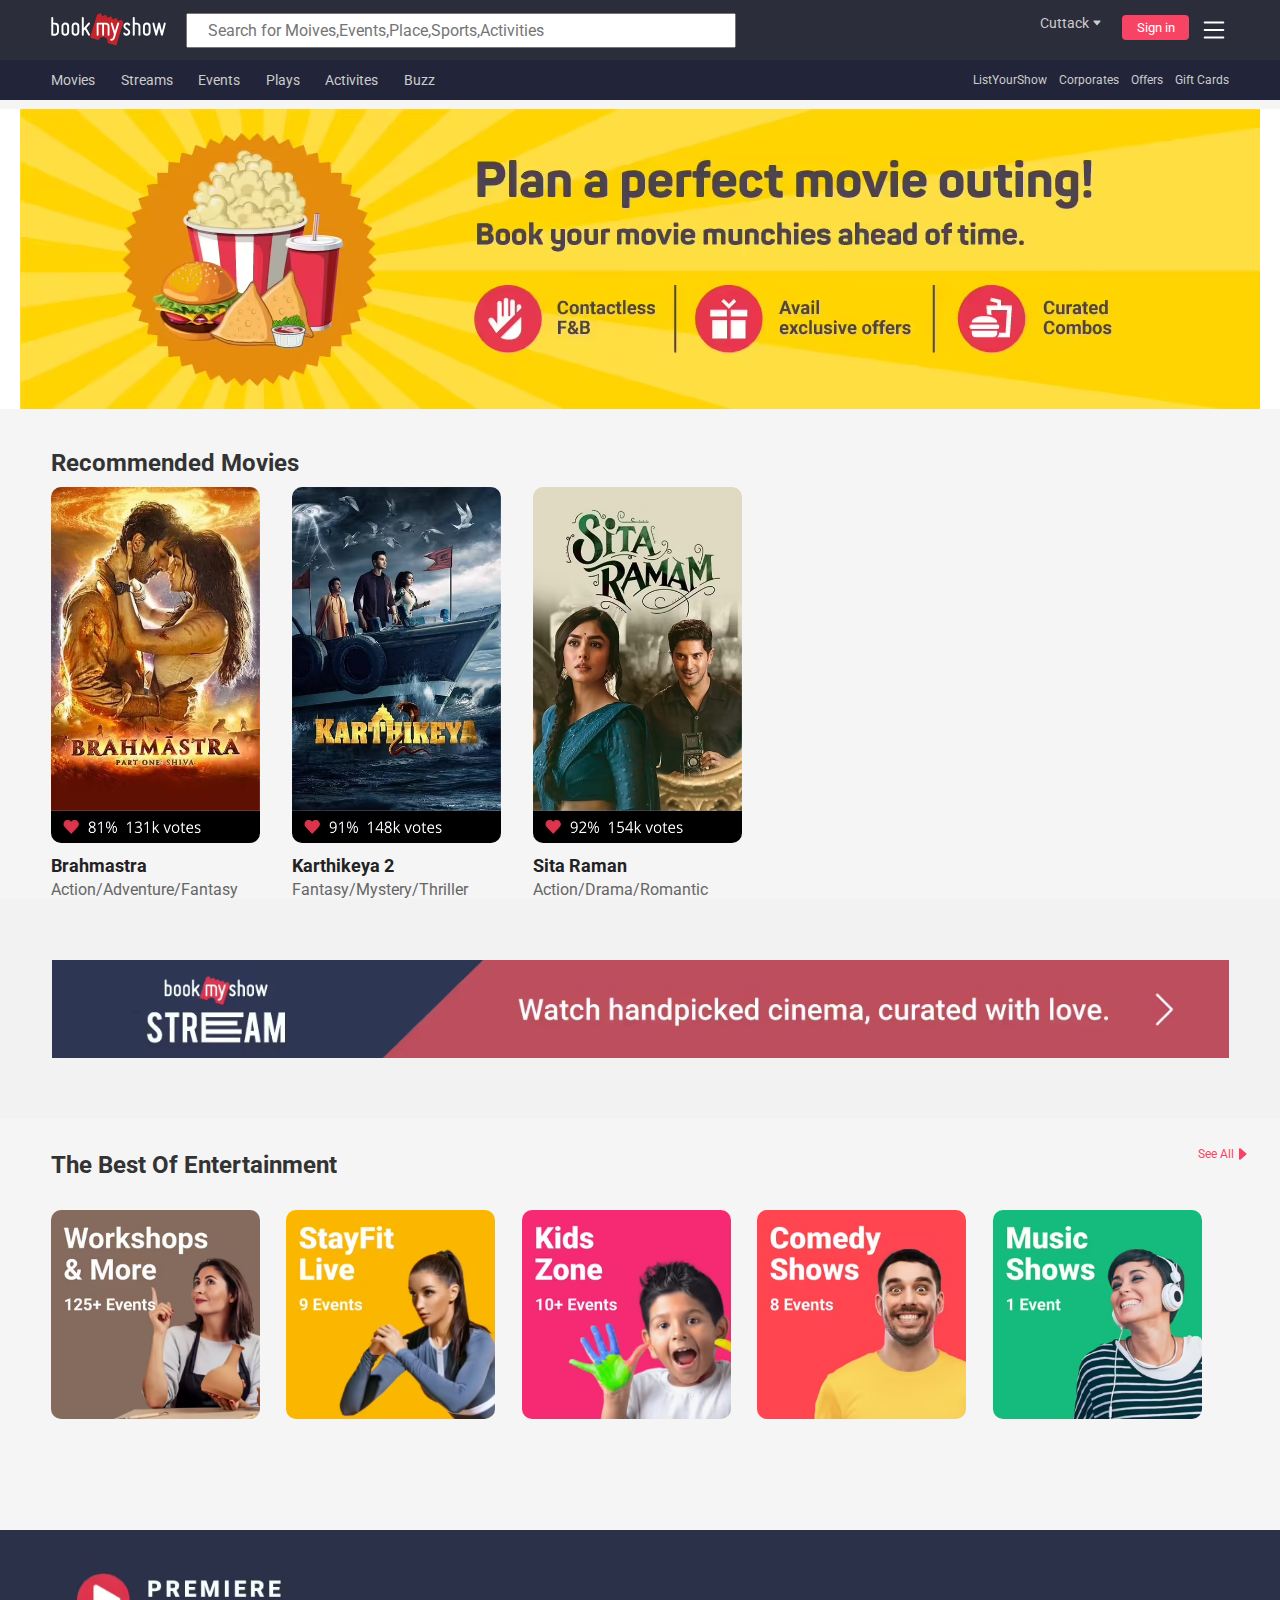
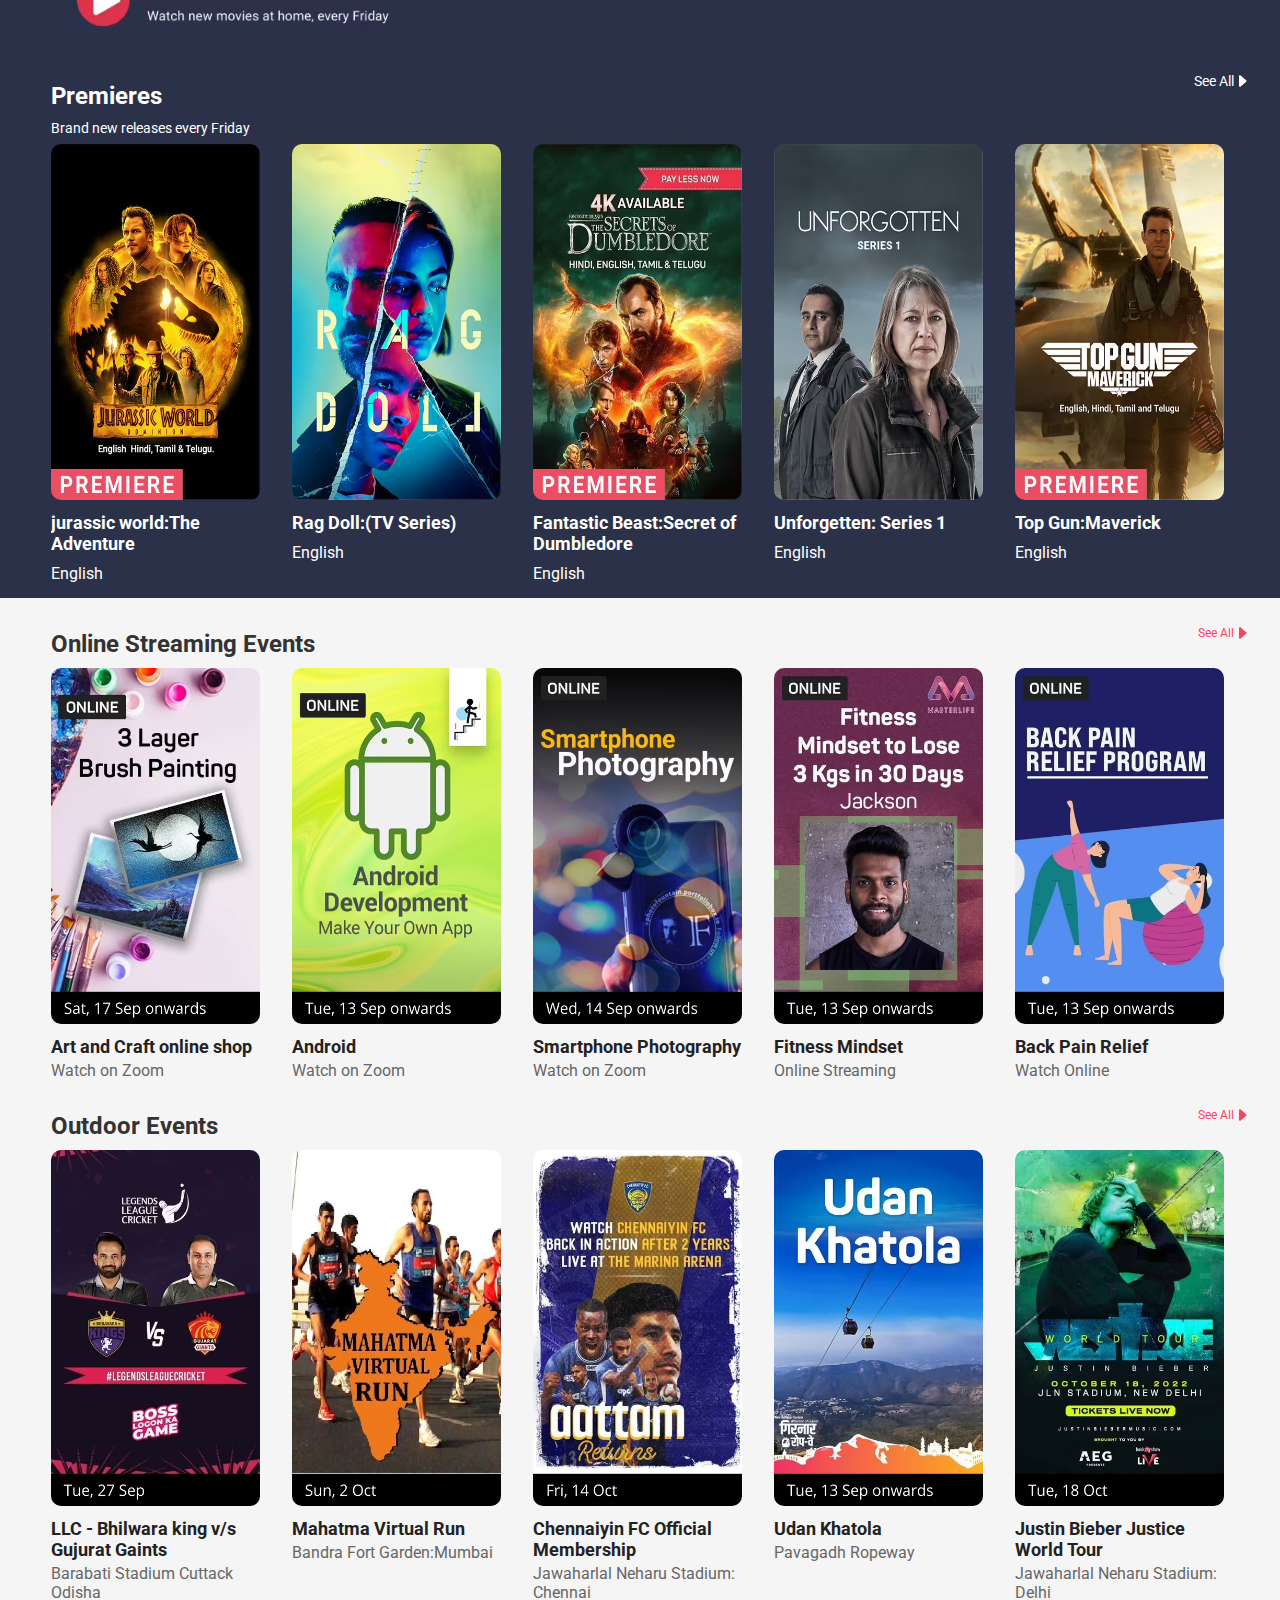
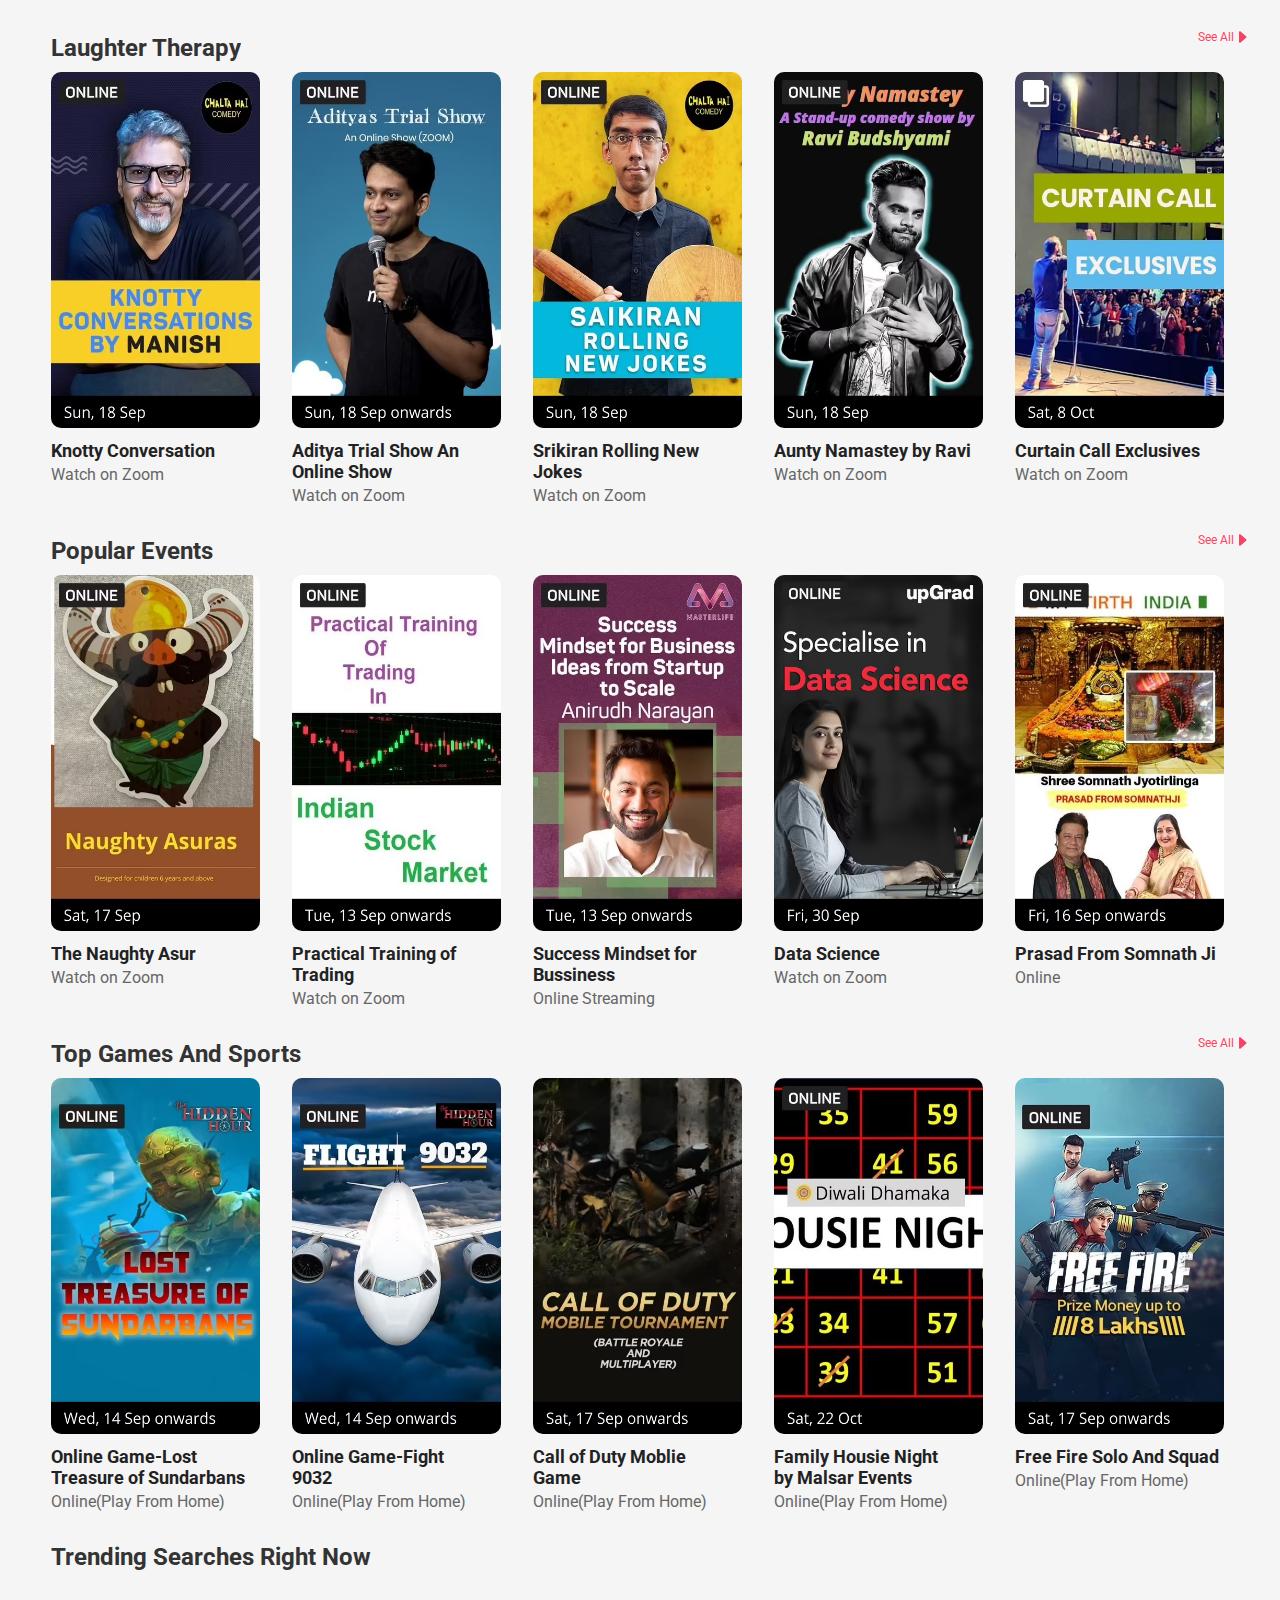
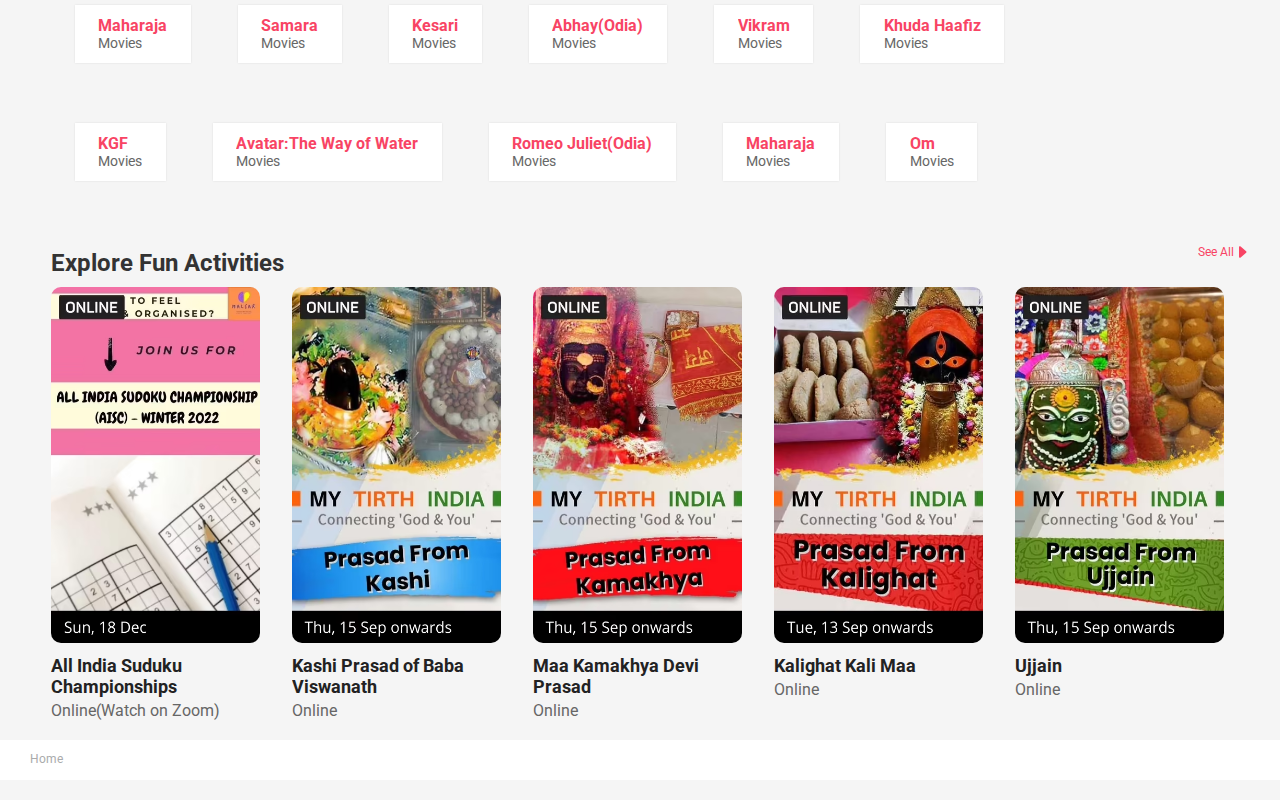
==== commit 137627f0: "add the icons in required parts" ====
--- a/index.html
+++ b/index.html
@@ -13,20 +13,30 @@
 
         <div class="main_navbar">
             <div class="left">
-                <img src="my.png" alt="">
+                <svg viewBox="0 0 88 26" height="33.9" width="115" xmlns="http://www.w3.org/2000/svg">
+                    <title>BookMyShow</title>
+                    <g fill="none">
+                        <path
+                            d="M55.433 7.383l-1.444-2.43-2.583 1.213-1.444-2.43L47.38 4.95l-1.445-2.43-2.582 1.215-1.445-2.43-2.582 1.212L37.88.087 35.3 1.3l-5.476 17.591 6.643 2.005a3.516 3.516 0 0 1 3.363-2.45c1.944 0 3.52 1.557 3.52 3.478l-.001.07c.016.315-.021.634-.118.946l6.756 2.042 5.446-17.6"
+                            fill="#C4242B"></path>
+                        <path
+                            d="M35.52 17.438a.705.705 0 0 1-.591-.705V8.122a.715.715 0 0 1 .724-.717h6.297c.164 0 .329.016.489.043a2.798 2.798 0 0 1 2.336 2.749v6.536a.705.705 0 0 1-.217.51.73.73 0 0 1-.641.195.704.704 0 0 1-.59-.705v-6.536a1.363 1.363 0 0 0-1.377-1.358h-1.372v7.894a.723.723 0 0 1-.86.705.705.705 0 0 1-.59-.705V8.838h-2.75v7.895a.704.704 0 0 1-.216.51.728.728 0 0 1-.642.195M45.99 21.19a.704.704 0 0 1-.592-.706c0-.195.074-.377.209-.51a.73.73 0 0 1 .516-.206c.61 0 1.14-.39 1.315-.97l.748-2.462-2.448-8.083a.722.722 0 0 1 .483-.904.742.742 0 0 1 .896.473l1.82 6.03 1.839-6.026c.091-.34.46-.556.839-.49l.051.011c.392.121.608.528.489.907l-2.52 8.295-.796 2.655c-.206.61-.56 1.106-1.022 1.44-.5.365-1.086.557-1.694.557a.708.708 0 0 1-.133-.012M1.614 15.87h1.428c.788 0 1.43-.633 1.43-1.413v-4.141c0-.687-.498-1.272-1.183-1.391a1.501 1.501 0 0 0-.247-.022l-1.43.001.002 6.965zM.72 17.347a.732.732 0 0 1-.616-.734V3.758c0-.203.077-.391.218-.53a.751.751 0 0 1 .666-.203c.362.062.624.37.624.734v3.656h1.43a2.91 2.91 0 0 1 2.938 2.901l-.001 4.141c0 1.601-1.318 2.902-2.938 2.902H.86a.676.676 0 0 1-.14-.011zM11.096 8.839a1.478 1.478 0 0 0-.246-.02c-.801 0-1.43.62-1.43 1.412v4.313a1.413 1.413 0 0 0 1.43 1.412c.788 0 1.429-.632 1.43-1.412l-.001-4.313c0-.688-.498-1.272-1.183-1.392m-.763 8.564a2.905 2.905 0 0 1-2.42-2.86V10.23c0-.778.304-1.507.858-2.054a2.94 2.94 0 0 1 2.079-.847 2.91 2.91 0 0 1 2.938 2.902l-.001 4.313c0 .775-.308 1.504-.867 2.055a2.94 2.94 0 0 1-2.07.847 2.948 2.948 0 0 1-.517-.043M18.902 8.839a1.47 1.47 0 0 0-.245-.02c-.802 0-1.428.62-1.428 1.412v4.313a1.412 1.412 0 0 0 1.428 1.412c.378 0 .733-.146 1.005-.41.273-.268.424-.624.424-1.002V10.23c0-.687-.498-1.27-1.184-1.391m-.762 8.564a2.907 2.907 0 0 1-2.42-2.859v-4.313c0-1.601 1.317-2.903 2.937-2.903.17 0 .34.014.506.043a2.91 2.91 0 0 1 2.431 2.86v4.313c0 .777-.308 1.504-.867 2.055a2.94 2.94 0 0 1-2.07.847c-.174 0-.348-.014-.517-.043M24.142 17.434a.733.733 0 0 1-.614-.733V3.758a.735.735 0 0 1 .753-.745.746.746 0 0 1 .754.745v7.66l3.474-3.843a.766.766 0 0 1 .697-.228c.139.024.27.085.379.175.309.28.33.75.052 1.048l-2.615 2.88 2.717 4.902a.705.705 0 0 1 .066.553.732.732 0 0 1-.37.443.755.755 0 0 1-.5.082.749.749 0 0 1-.526-.356l-2.444-4.433-.93 1.013v3.047c0 .202-.08.39-.225.532a.758.758 0 0 1-.668.201M57.41 17.426a2.782 2.782 0 0 1-1.96-1.355.75.75 0 0 1-.068-.569.739.739 0 0 1 .346-.45c.15-.084.33-.114.505-.084a.75.75 0 0 1 .525.358c.199.335.509.546.895.614.42.066.803-.048 1.116-.316.29-.267.442-.648.404-1.016a1.22 1.22 0 0 0-.548-.964l-2.031-1.425a2.708 2.708 0 0 1-1.155-2.013 2.642 2.642 0 0 1 .884-2.152 2.754 2.754 0 0 1 2.24-.694h.001c.856.15 1.555.63 1.95 1.323a.746.746 0 0 1 .07.563.747.747 0 0 1-.348.454.757.757 0 0 1-.504.083.747.747 0 0 1-.526-.357c-.172-.3-.482-.51-.856-.575a1.189 1.189 0 0 0-1.021.296c-.26.238-.403.596-.382.96.019.351.22.694.523.894l2.032 1.404a2.729 2.729 0 0 1 1.177 2.101 2.651 2.651 0 0 1-.906 2.214 2.84 2.84 0 0 1-2.307.714l-.055-.008M63.246 17.447a.75.75 0 0 1-.625-.735V3.77c0-.202.08-.39.226-.533a.762.762 0 0 1 .667-.2.733.733 0 0 1 .615.733v3.655h1.43c.174 0 .348.015.516.045a2.902 2.902 0 0 1 2.42 2.857l.001 6.385a.741.741 0 0 1-.883.734.747.747 0 0 1-.625-.735v-6.384a1.41 1.41 0 0 0-1.43-1.412h-1.429v7.797a.742.742 0 0 1-.754.746.781.781 0 0 1-.13-.01M73.609 8.85a1.429 1.429 0 0 0-1.26.39c-.268.265-.416.62-.416 1v4.316c0 .686.494 1.27 1.173 1.388a1.43 1.43 0 0 0 1.261-.388c.274-.268.424-.622.424-1.001V10.24c0-.687-.497-1.272-1.182-1.391m-.763 8.563a2.903 2.903 0 0 1-2.42-2.857V10.24c-.001-1.6 1.317-2.902 2.937-2.902.169 0 .34.013.506.043a2.91 2.91 0 0 1 2.43 2.859v4.315a2.856 2.856 0 0 1-.867 2.054 2.938 2.938 0 0 1-2.586.803M87.892 8.254a.712.712 0 0 0-.077-.545.781.781 0 0 0-.49-.342.747.747 0 0 0-.864.546 920.42 920.42 0 0 1-1.452 5.726l-.014.056-.013-.056c-.62-2.458-1.447-5.69-1.456-5.724a.706.706 0 0 0-.58-.55.75.75 0 0 0-.85.548c-.01.03-.819 3.268-1.454 5.726l-.014.056-.014-.056c-.618-2.458-1.447-5.695-1.455-5.726a.74.74 0 0 0-.889-.536.73.73 0 0 0-.542.877l2.185 8.632a.754.754 0 0 0 .714.556.708.708 0 0 0 .715-.557c.008-.033.837-3.27 1.456-5.73l.013-.054.016.054c.64 2.483 1.451 5.73 1.452 5.732a.754.754 0 0 0 .715.556.71.71 0 0 0 .714-.559l2.184-8.63"
+                            fill="#FFF"></path>
+                    </g>
+                </svg>
                 <input type="text" placeholder="Search for Moives,Events,Place,Sports,Activities">
 
             </div>
             <div class="right">
                 <p>Cuttack
 
-                    
-                    <svg xmlns="http://www.w3.org/2000/svg" width="16" height="16" fill="currentColor"
-                    class="bi bi-caret-down-fill" viewBox="0 0 16 16">
-                    <path
-                    d="M7.247 11.14 2.451 5.658C1.885 5.013 2.345 4 3.204 4h9.592a1 1 0 0 1 .753 1.659l-4.796 5.48a1 1 0 0 1-1.506 0z" />
-                </svg>
-            </p>
+
+                    <svg xmlns="http://www.w3.org/2000/svg" width="10" height="10" fill="currentColor"
+                        class="bi bi-caret-down-fill" viewBox="0 0 16 16">
+                        <path
+                            d="M7.247 11.14 2.451 5.658C1.885 5.013 2.345 4 3.204 4h9.592a1 1 0 0 1 .753 1.659l-4.796 5.48a1 1 0 0 1-1.506 0z" />
+                    </svg>
+                </p>
                 <button class="btn">Sign in</button>
                 <svg xmlns="http://www.w3.org/2000/svg" width="30" height="30" fill="white" class="bi bi-list"
                     viewBox="0 0 16 16">
@@ -47,7 +57,7 @@
                 <p>Buzz</p>
             </div>
             <div class="right">
-                <p>ListYoursShow</p>
+                <p>ListYourShow</p>
                 <p>Corporates</p>
                 <p>Offers</p>
                 <p>Gift Cards</p>
@@ -94,8 +104,15 @@
     <div class="stream">
         <img src="stream.avif" alt="">
     </div>
-
-    <h1>The Best Of Entertainment</h1>
+    <div class="headings">
+
+        <h1>The Best Of Entertainment</h1>
+        <p>See All<svg xmlns="http://www.w3.org/2000/svg" width="16" height="16" fill="currentColor" class="bi bi-caret-right-fill"
+            viewBox="0 0 16 16">
+            <path
+                d="m12.14 8.753-5.482 4.796c-.646.566-1.658.106-1.658-.753V3.204a1 1 0 0 1 1.659-.753l5.48 4.796a1 1 0 0 1 0 1.506z" />
+        </svg></p>
+    </div>
     <div class="Entertainment">
         <div class="card">
             <img src="one.avif" alt="">
@@ -124,7 +141,15 @@
             <img src="premiere.avif" alt="">
         </div>
 
-        <h1>Premieres</h1>
+        <div class="headings">
+
+            <h1>Premieres</h1>
+            <p>See All<svg xmlns="http://www.w3.org/2000/svg" width="16" height="16" fill="currentColor" class="bi bi-caret-right-fill"
+                viewBox="0 0 16 16">
+                <path
+                    d="m12.14 8.753-5.482 4.796c-.646.566-1.658.106-1.658-.753V3.204a1 1 0 0 1 1.659-.753l5.48 4.796a1 1 0 0 1 0 1.506z" />
+            </svg></p>
+        </div>
         <p>Brand new releases every Friday </p>
 
     </div>
@@ -162,7 +187,16 @@
         </div>
     </div>
 
-    <h1>Online Streaming Events</h1>
+    <div class="headings">
+
+        <h1>Online Streaming Events</h1>
+        <p>See All<svg xmlns="http://www.w3.org/2000/svg" width="16" height="16" fill="currentColor" class="bi bi-caret-right-fill"
+            viewBox="0 0 16 16">
+            <path
+                d="m12.14 8.753-5.482 4.796c-.646.566-1.658.106-1.658-.753V3.204a1 1 0 0 1 1.659-.753l5.48 4.796a1 1 0 0 1 0 1.506z" />
+        </svg></p>
+    </div>
+
     <div class="online_event">
         <div class="card">
             <img src="3layer.avif" alt="">
@@ -193,7 +227,15 @@
         </div>
 
     </div>
-    <h1>Outdoor Events</h1>
+    <div class="headings">
+
+        <h1>Outdoor Events</h1>
+        <p>See All<svg xmlns="http://www.w3.org/2000/svg" width="16" height="16" fill="currentColor" class="bi bi-caret-right-fill"
+            viewBox="0 0 16 16">
+            <path
+                d="m12.14 8.753-5.482 4.796c-.646.566-1.658.106-1.658-.753V3.204a1 1 0 0 1 1.659-.753l5.48 4.796a1 1 0 0 1 0 1.506z" />
+        </svg></p>
+    </div>
     <div class="online_event">
         <div class="card">
             <img src="outdoor.avif" alt="">
@@ -222,7 +264,15 @@
         </div>
 
     </div>
-    <h1>Laughter Therapy</h1>
+    <div class="headings">
+
+        <h1>Laughter Therapy</h1>
+        <p>See All<svg xmlns="http://www.w3.org/2000/svg" width="16" height="16" fill="currentColor" class="bi bi-caret-right-fill"
+            viewBox="0 0 16 16">
+            <path
+                d="m12.14 8.753-5.482 4.796c-.646.566-1.658.106-1.658-.753V3.204a1 1 0 0 1 1.659-.753l5.48 4.796a1 1 0 0 1 0 1.506z" />
+        </svg></p>
+    </div>
     <div class="online_event">
         <div class="card">
             <img src="knotty.avif" alt="">
@@ -254,8 +304,16 @@
         </div>
 
     </div>
-
-    <h1>Popular Events</h1>
+    <div class="headings">
+
+        <h1>Popular Events</h1>
+        <p>See All<svg xmlns="http://www.w3.org/2000/svg" width="16" height="16" fill="currentColor" class="bi bi-caret-right-fill"
+            viewBox="0 0 16 16">
+            <path
+                d="m12.14 8.753-5.482 4.796c-.646.566-1.658.106-1.658-.753V3.204a1 1 0 0 1 1.659-.753l5.48 4.796a1 1 0 0 1 0 1.506z" />
+        </svg></p>
+    </div>
+
     <div class="online_event">
         <div class="card">
             <img src="naughty.avif" alt="">
@@ -285,9 +343,16 @@
 
     </div>
 
-
-
-    <h1>Top Games And Sports</h1>
+    <div class="headings">
+
+        <h1>Top Games And Sports</h1>
+        <p>See All<svg xmlns="http://www.w3.org/2000/svg" width="16" height="16" fill="currentColor" class="bi bi-caret-right-fill"
+            viewBox="0 0 16 16">
+            <path
+                d="m12.14 8.753-5.482 4.796c-.646.566-1.658.106-1.658-.753V3.204a1 1 0 0 1 1.659-.753l5.48 4.796a1 1 0 0 1 0 1.506z" />
+        </svg></p>
+    </div>
+
     <div class="online_event">
         <div class="card">
             <img src="game1.avif" alt="">
@@ -373,9 +438,16 @@
             <p>Movies</p>
         </div>
     </div>
-
-
-    <h1>Explore Fun Activities</h1>
+    <div class="headings">
+
+        <h1>Explore Fun Activities</h1>
+        <p>See All<svg xmlns="http://www.w3.org/2000/svg" width="16" height="16" fill="currentColor" class="bi bi-caret-right-fill"
+            viewBox="0 0 16 16">
+            <path
+                d="m12.14 8.753-5.482 4.796c-.646.566-1.658.106-1.658-.753V3.204a1 1 0 0 1 1.659-.753l5.48 4.796a1 1 0 0 1 0 1.506z" />
+        </svg></p>
+    </div>
+
     <div class="online_event">
         <div class="card">
             <img src="suduku.avif" alt="">
@@ -407,7 +479,7 @@
     <div class="home">
         <!-- <div class="homme"> -->
 
-            <p>Home</p>
+        <p>Home</p>
         <!-- </div> -->
 
     </div>
--- a/style.css
+++ b/style.css
@@ -60,17 +60,19 @@
     padding: 0 0 0 51px;
 }
 
-.main_navbar img {
-    height: 40px;
-    width: 90px;
-    margin: 0 10px;
-}
+
 
 .main_navbar input {
     height: 35px;
     width: 550px;
-
-}
+    margin: 0 0 0 20px;
+    font-size: 16px;
+    letter-spacing: normal;
+    text-align: start;
+    padding: 0 20px;
+
+}
+
 
 
 
@@ -113,6 +115,20 @@
     width: 100%;
     display: flex;
     justify-content: center;
+}
+.headings{
+    display:flex;
+    align-items: center;
+    justify-content: space-between;
+}
+.headings p{
+    color:#f84464;
+    font-size: 12px;
+    padding-right: 30px;
+    letter-spacing: normal;
+    display: flex;
+    align-items: center;
+    /* padding: 10px; */
 }
 
 
